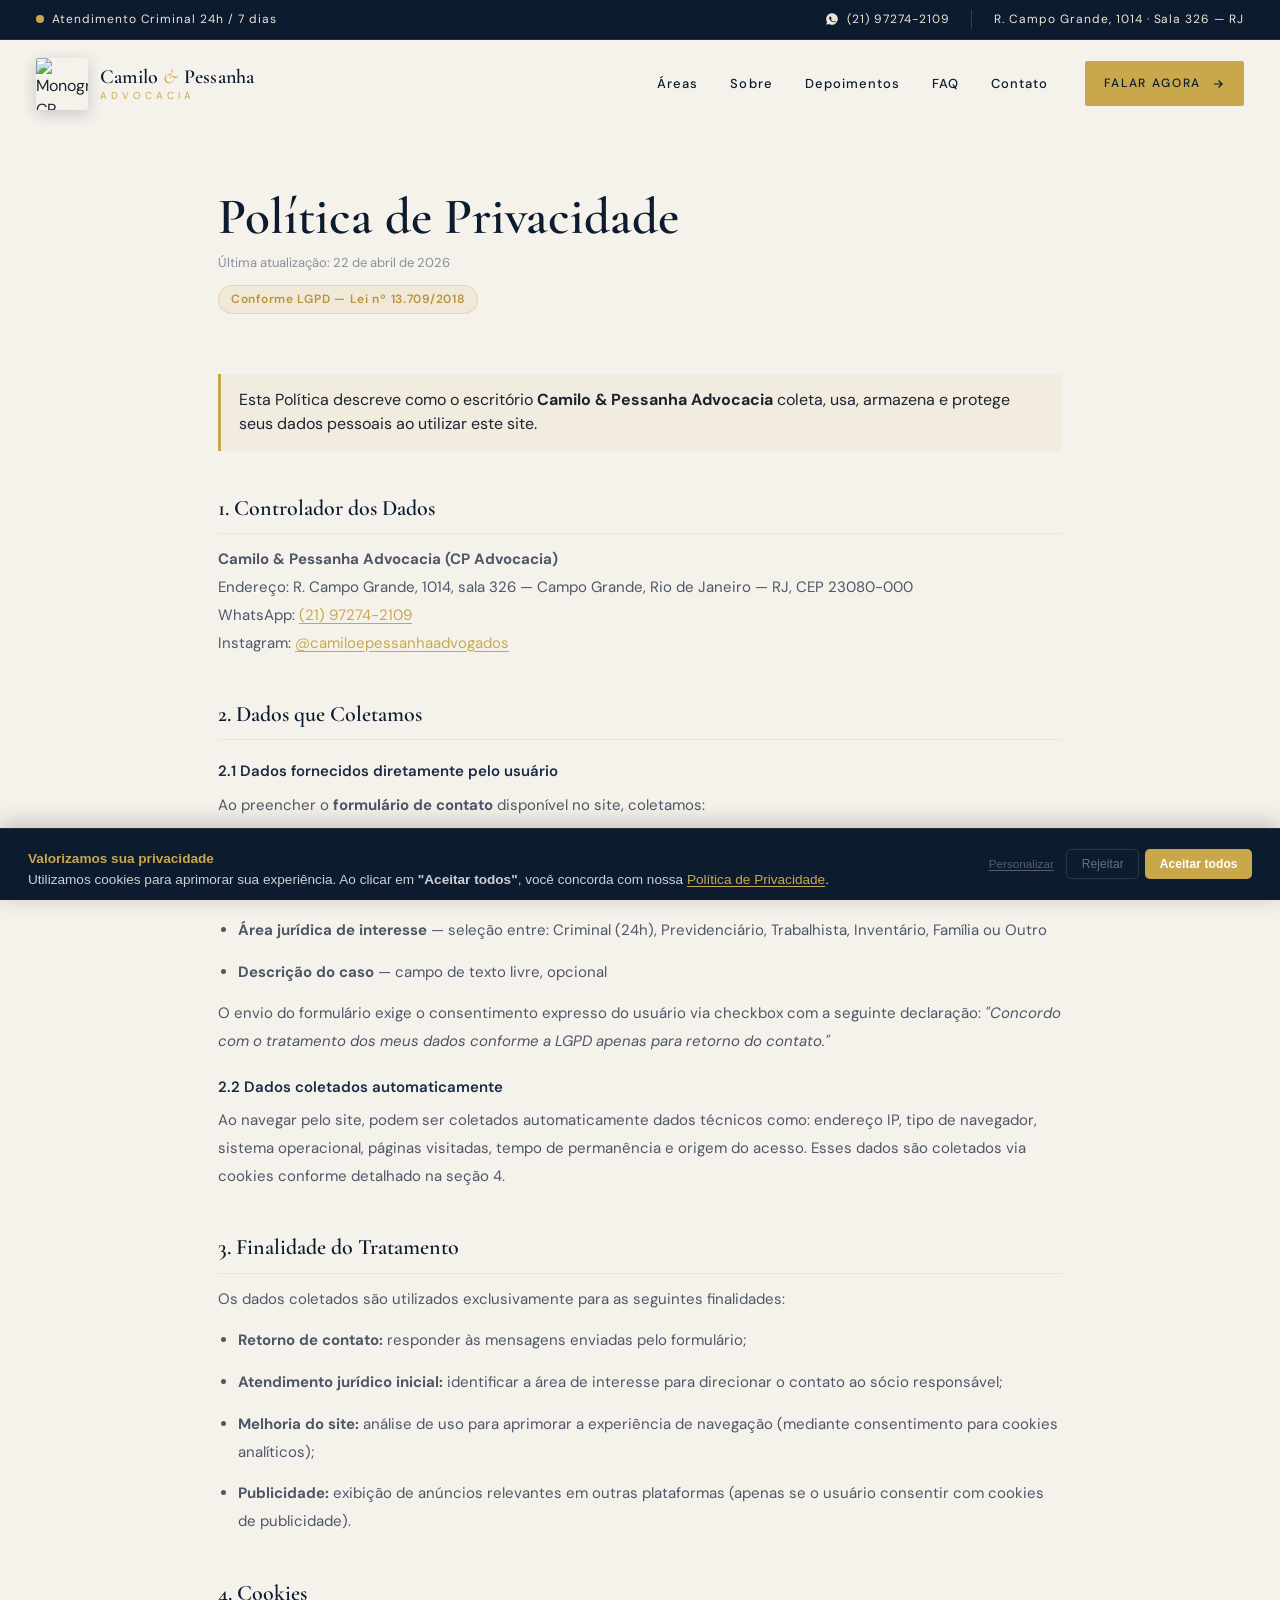
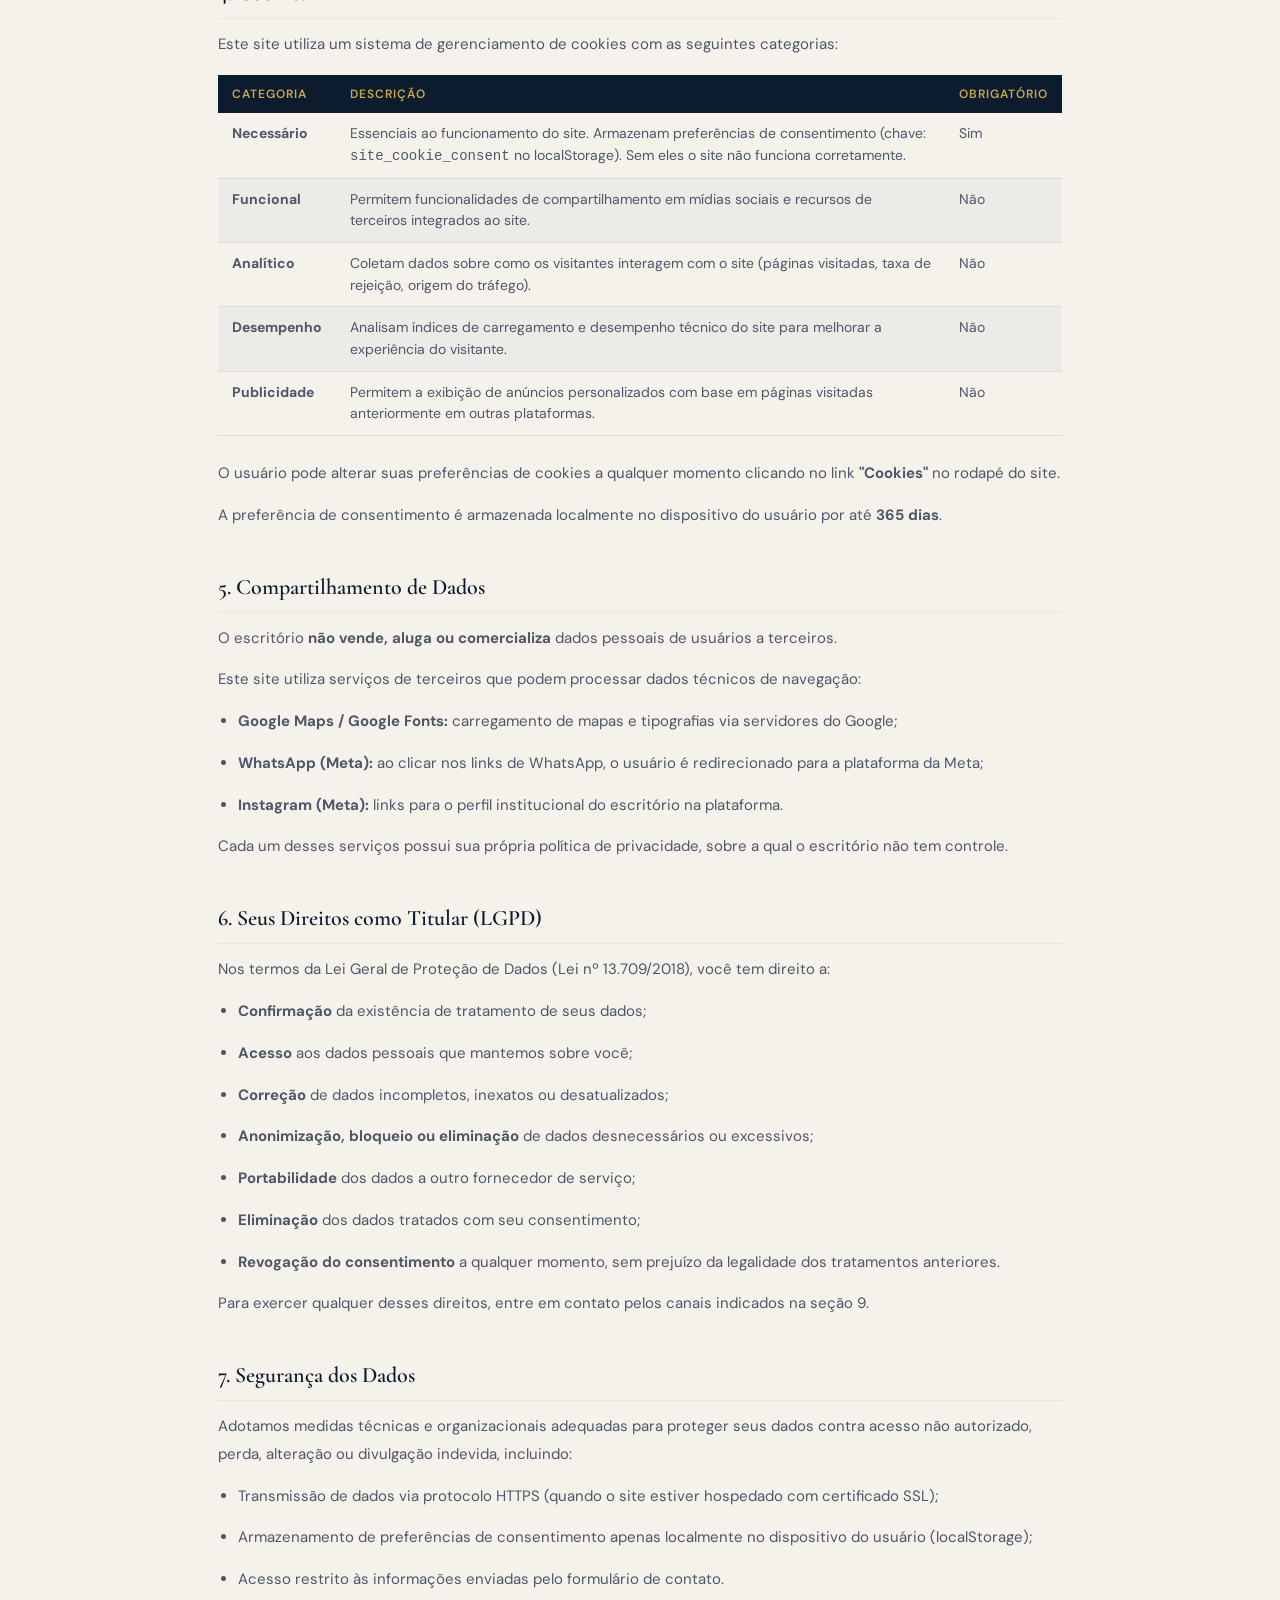
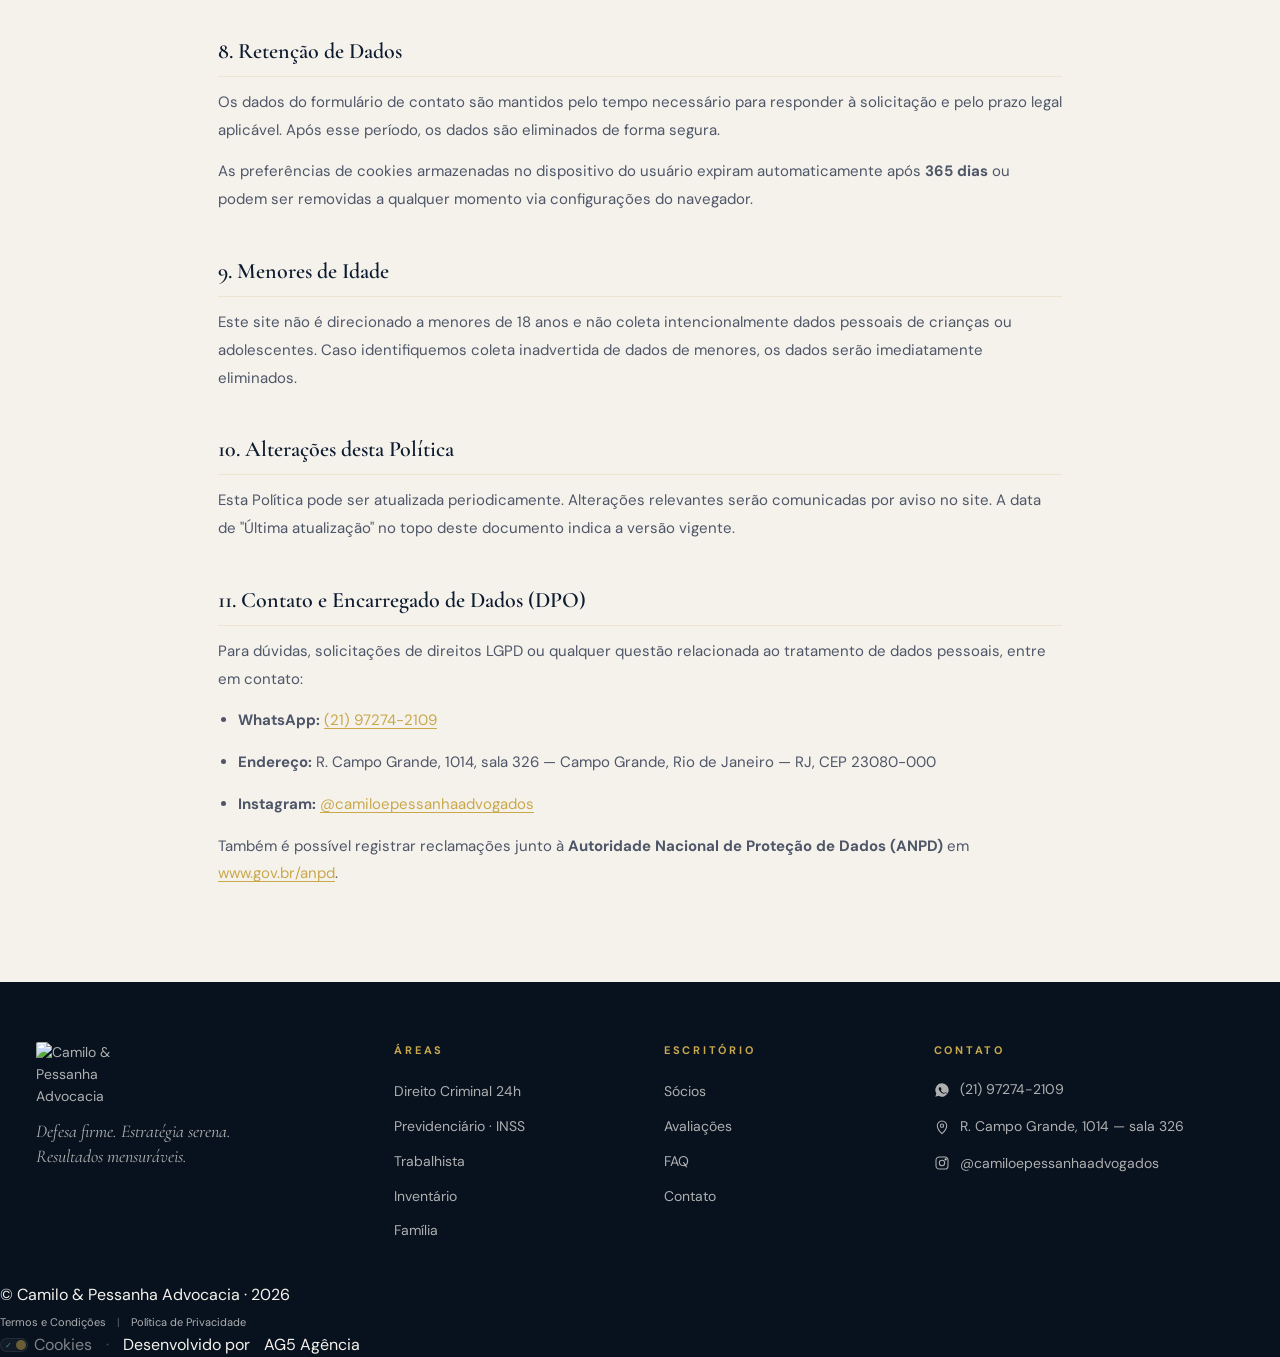
==== politica-de-privacidade.html @ c4a3452a "feat: landing page Camilo & Pessanha Advocacia - AG5 Standard" ====
<!DOCTYPE html>
<html lang="pt-BR">

<head>
  <meta charset="UTF-8" />
  <meta name="viewport" content="width=device-width, initial-scale=1.0" />
  <title>Política de Privacidade — Camilo &amp; Pessanha Advocacia</title>
  <meta name="description" content="Política de Privacidade e proteção de dados do site Camilo & Pessanha Advocacia, em conformidade com a LGPD (Lei 13.709/2018)." />
  <link rel="preconnect" href="https://fonts.googleapis.com">
  <link rel="preconnect" href="https://fonts.gstatic.com" crossorigin>
  <link href="https://fonts.googleapis.com/css2?family=Cormorant+Garamond:ital,wght@0,300;0,400;0,500;0,600;0,700;1,300;1,400;1,500&family=DM+Sans:wght@400;500;700&display=swap" rel="stylesheet">
  <link rel="icon" type="image/x-icon" href="assets/favicon-camilo-pessanha-advocacia.ico">
  <link rel="stylesheet" href="style.css">
  <link rel="stylesheet" href="cookie-banner.css">
  <style>
    .legal-page {
      max-width: 900px;
      margin: 0 auto;
      padding: 60px 28px 80px;
    }
    .legal-page h1 {
      font-family: var(--serif);
      font-size: clamp(32px, 4vw, 52px);
      font-weight: 600;
      color: var(--navy-deep);
      margin: 0 0 8px;
      line-height: 1.1;
    }
    .legal-page .legal-date {
      font-size: 13px;
      color: var(--text-mute);
      margin: 0 0 12px;
      display: block;
    }
    .legal-page .legal-lgpd-badge {
      display: inline-block;
      background: rgba(201,168,76,0.12);
      color: var(--gold-hover);
      border: 1px solid rgba(201,168,76,0.3);
      font-size: 12px;
      font-weight: 600;
      letter-spacing: 0.06em;
      padding: 4px 12px;
      border-radius: 20px;
      margin-bottom: 40px;
    }
    .legal-page h2 {
      font-family: var(--serif);
      font-size: 22px;
      font-weight: 600;
      color: var(--navy-deep);
      margin: 40px 0 12px;
      padding-bottom: 8px;
      border-bottom: 1px solid var(--navy-line);
    }
    .legal-page h3 {
      font-size: 15px;
      font-weight: 600;
      color: var(--navy);
      margin: 20px 0 8px;
    }
    .legal-page p, .legal-page li {
      font-size: 15px;
      color: var(--text-soft);
      line-height: 1.85;
      margin: 0 0 14px;
    }
    .legal-page ul {
      padding-left: 20px;
      margin: 0 0 14px;
    }
    .legal-page a {
      color: var(--gold);
      text-decoration: underline;
      text-underline-offset: 3px;
    }
    .legal-page .legal-highlight {
      background: rgba(201,168,76,0.08);
      border-left: 3px solid var(--gold);
      padding: 14px 18px;
      border-radius: 0 4px 4px 0;
      margin: 20px 0;
    }
    .cookie-table {
      width: 100%;
      border-collapse: collapse;
      font-size: 14px;
      margin: 16px 0 24px;
    }
    .cookie-table th {
      background: var(--navy-deep);
      color: var(--gold);
      font-weight: 600;
      padding: 10px 14px;
      text-align: left;
      font-size: 12px;
      letter-spacing: 0.08em;
      text-transform: uppercase;
    }
    .cookie-table td {
      padding: 10px 14px;
      border-bottom: 1px solid rgba(26,43,71,0.1);
      color: var(--text-soft);
      vertical-align: top;
    }
    .cookie-table tr:nth-child(even) td { background: rgba(26,43,71,0.03); }
    @media (max-width: 600px) {
      .legal-page { padding: 40px 18px 60px; }
      .cookie-table { font-size: 12px; }
      .cookie-table th, .cookie-table td { padding: 8px 10px; }
    }
  </style>
</head>

<body>

  <!-- TOPBAR -->
  <div class="topbar">
    <div class="topbar__inner">
      <div class="topbar__left">
        <span class="topbar__item"><span class="dot-pulse"></span> Atendimento Criminal 24h / 7 dias</span>
      </div>
      <div class="topbar__right">
        <a href="https://wa.me/5521972742109" class="topbar__item" target="_blank" rel="noopener">
          <svg viewBox="0 0 24 24" width="14" height="14" fill="currentColor" aria-hidden="true"><path d="M12 2a10 10 0 00-8.5 15.2L2 22l4.9-1.4A10 10 0 1012 2zm5.3 14.2c-.2.6-1.3 1.2-1.8 1.2-.5 0-.5.3-3.1-.7-2.6-1.1-4.2-3.7-4.3-3.9-.1-.2-1-1.4-1-2.7 0-1.3.7-1.9 1-2.1.3-.2.6-.3.8-.3h.6c.2 0 .5-.1.7.5l1 2.4c.1.2.1.3 0 .5l-.3.5-.4.5c-.1.1-.3.3-.1.6.2.3.9 1.4 1.9 2.3 1.3 1.1 2.4 1.5 2.7 1.6.3.1.4.1.6-.1l.8-.9c.2-.2.3-.2.6-.1l1.7.8c.3.1.5.2.5.3.2.2.2.7 0 1.3z"/></svg>
          (21) 97274-2109
        </a>
        <a href="https://maps.google.com/?q=R.+Campo+Grande,+1014+sala+326+Campo+Grande+Rio+de+Janeiro" class="topbar__item topbar__item--sep" target="_blank" rel="noopener">
          R. Campo Grande, 1014 · Sala 326 — RJ
        </a>
      </div>
    </div>
  </div>

  <!-- NAVBAR -->
  <header class="nav" id="nav">
    <div class="nav__inner">
      <a href="index.html" class="nav__brand" aria-label="Camilo e Pessanha Advocacia">
        <span class="nav__mark">
          <img src="assets/camilo-pessanha-advocacia-logo-completa-desktop.webp" alt="Monograma CP" />
        </span>
        <span class="nav__wordmark">
          <span class="nav__wordmark-top">Camilo <span class="amp">&amp;</span> Pessanha</span>
          <span class="nav__wordmark-bot">Advocacia</span>
        </span>
      </a>
      <nav class="nav__links" aria-label="Navegação principal">
        <a href="index.html#areas">Áreas</a>
        <a href="index.html#sobre">Sobre</a>
        <a href="index.html#depoimentos">Depoimentos</a>
        <a href="index.html#faq">FAQ</a>
        <a href="index.html#contato">Contato</a>
      </nav>
      <a href="https://wa.me/5521972742109" class="btn btn--gold nav__cta" target="_blank" rel="noopener">
        Falar agora
        <svg viewBox="0 0 24 24" width="14" height="14" fill="none" stroke="currentColor" stroke-width="2" aria-hidden="true"><path d="M5 12h14M13 6l6 6-6 6"/></svg>
      </a>
    </div>
  </header>

  <!-- CONTEÚDO -->
  <main class="legal-page">
    <h1>Política de Privacidade</h1>
    <span class="legal-date">Última atualização: 22 de abril de 2026</span>
    <span class="legal-lgpd-badge">Conforme LGPD — Lei nº 13.709/2018</span>

    <div class="legal-highlight">
      Esta Política descreve como o escritório <strong>Camilo &amp; Pessanha Advocacia</strong> coleta, usa, armazena e protege seus dados pessoais ao utilizar este site.
    </div>

    <section>
      <h2>1. Controlador dos Dados</h2>
      <p><strong>Camilo &amp; Pessanha Advocacia (CP Advocacia)</strong><br>
      Endereço: R. Campo Grande, 1014, sala 326 — Campo Grande, Rio de Janeiro — RJ, CEP 23080-000<br>
      WhatsApp: <a href="https://wa.me/5521972742109">(21) 97274-2109</a><br>
      Instagram: <a href="https://www.instagram.com/camiloepessanhaadvogados" target="_blank" rel="noopener">@camiloepessanhaadvogados</a></p>
    </section>

    <section>
      <h2>2. Dados que Coletamos</h2>

      <h3>2.1 Dados fornecidos diretamente pelo usuário</h3>
      <p>Ao preencher o <strong>formulário de contato</strong> disponível no site, coletamos:</p>
      <ul>
        <li><strong>Nome completo</strong> — campo obrigatório</li>
        <li><strong>Telefone / WhatsApp</strong> — campo obrigatório</li>
        <li><strong>Área jurídica de interesse</strong> — seleção entre: Criminal (24h), Previdenciário, Trabalhista, Inventário, Família ou Outro</li>
        <li><strong>Descrição do caso</strong> — campo de texto livre, opcional</li>
      </ul>
      <p>O envio do formulário exige o consentimento expresso do usuário via checkbox com a seguinte declaração: <em>"Concordo com o tratamento dos meus dados conforme a LGPD apenas para retorno do contato."</em></p>

      <h3>2.2 Dados coletados automaticamente</h3>
      <p>Ao navegar pelo site, podem ser coletados automaticamente dados técnicos como: endereço IP, tipo de navegador, sistema operacional, páginas visitadas, tempo de permanência e origem do acesso. Esses dados são coletados via cookies conforme detalhado na seção 4.</p>
    </section>

    <section>
      <h2>3. Finalidade do Tratamento</h2>
      <p>Os dados coletados são utilizados exclusivamente para as seguintes finalidades:</p>
      <ul>
        <li><strong>Retorno de contato:</strong> responder às mensagens enviadas pelo formulário;</li>
        <li><strong>Atendimento jurídico inicial:</strong> identificar a área de interesse para direcionar o contato ao sócio responsável;</li>
        <li><strong>Melhoria do site:</strong> análise de uso para aprimorar a experiência de navegação (mediante consentimento para cookies analíticos);</li>
        <li><strong>Publicidade:</strong> exibição de anúncios relevantes em outras plataformas (apenas se o usuário consentir com cookies de publicidade).</li>
      </ul>
    </section>

    <section>
      <h2>4. Cookies</h2>
      <p>Este site utiliza um sistema de gerenciamento de cookies com as seguintes categorias:</p>

      <table class="cookie-table">
        <thead>
          <tr>
            <th>Categoria</th>
            <th>Descrição</th>
            <th>Obrigatório</th>
          </tr>
        </thead>
        <tbody>
          <tr>
            <td><strong>Necessário</strong></td>
            <td>Essenciais ao funcionamento do site. Armazenam preferências de consentimento (chave: <code>site_cookie_consent</code> no localStorage). Sem eles o site não funciona corretamente.</td>
            <td>Sim</td>
          </tr>
          <tr>
            <td><strong>Funcional</strong></td>
            <td>Permitem funcionalidades de compartilhamento em mídias sociais e recursos de terceiros integrados ao site.</td>
            <td>Não</td>
          </tr>
          <tr>
            <td><strong>Analítico</strong></td>
            <td>Coletam dados sobre como os visitantes interagem com o site (páginas visitadas, taxa de rejeição, origem do tráfego).</td>
            <td>Não</td>
          </tr>
          <tr>
            <td><strong>Desempenho</strong></td>
            <td>Analisam índices de carregamento e desempenho técnico do site para melhorar a experiência do visitante.</td>
            <td>Não</td>
          </tr>
          <tr>
            <td><strong>Publicidade</strong></td>
            <td>Permitem a exibição de anúncios personalizados com base em páginas visitadas anteriormente em outras plataformas.</td>
            <td>Não</td>
          </tr>
        </tbody>
      </table>

      <p>O usuário pode alterar suas preferências de cookies a qualquer momento clicando no link <strong>"Cookies"</strong> no rodapé do site.</p>
      <p>A preferência de consentimento é armazenada localmente no dispositivo do usuário por até <strong>365 dias</strong>.</p>
    </section>

    <section>
      <h2>5. Compartilhamento de Dados</h2>
      <p>O escritório <strong>não vende, aluga ou comercializa</strong> dados pessoais de usuários a terceiros.</p>
      <p>Este site utiliza serviços de terceiros que podem processar dados técnicos de navegação:</p>
      <ul>
        <li><strong>Google Maps / Google Fonts:</strong> carregamento de mapas e tipografias via servidores do Google;</li>
        <li><strong>WhatsApp (Meta):</strong> ao clicar nos links de WhatsApp, o usuário é redirecionado para a plataforma da Meta;</li>
        <li><strong>Instagram (Meta):</strong> links para o perfil institucional do escritório na plataforma.</li>
      </ul>
      <p>Cada um desses serviços possui sua própria política de privacidade, sobre a qual o escritório não tem controle.</p>
    </section>

    <section>
      <h2>6. Seus Direitos como Titular (LGPD)</h2>
      <p>Nos termos da Lei Geral de Proteção de Dados (Lei nº 13.709/2018), você tem direito a:</p>
      <ul>
        <li><strong>Confirmação</strong> da existência de tratamento de seus dados;</li>
        <li><strong>Acesso</strong> aos dados pessoais que mantemos sobre você;</li>
        <li><strong>Correção</strong> de dados incompletos, inexatos ou desatualizados;</li>
        <li><strong>Anonimização, bloqueio ou eliminação</strong> de dados desnecessários ou excessivos;</li>
        <li><strong>Portabilidade</strong> dos dados a outro fornecedor de serviço;</li>
        <li><strong>Eliminação</strong> dos dados tratados com seu consentimento;</li>
        <li><strong>Revogação do consentimento</strong> a qualquer momento, sem prejuízo da legalidade dos tratamentos anteriores.</li>
      </ul>
      <p>Para exercer qualquer desses direitos, entre em contato pelos canais indicados na seção 9.</p>
    </section>

    <section>
      <h2>7. Segurança dos Dados</h2>
      <p>Adotamos medidas técnicas e organizacionais adequadas para proteger seus dados contra acesso não autorizado, perda, alteração ou divulgação indevida, incluindo:</p>
      <ul>
        <li>Transmissão de dados via protocolo HTTPS (quando o site estiver hospedado com certificado SSL);</li>
        <li>Armazenamento de preferências de consentimento apenas localmente no dispositivo do usuário (localStorage);</li>
        <li>Acesso restrito às informações enviadas pelo formulário de contato.</li>
      </ul>
    </section>

    <section>
      <h2>8. Retenção de Dados</h2>
      <p>Os dados do formulário de contato são mantidos pelo tempo necessário para responder à solicitação e pelo prazo legal aplicável. Após esse período, os dados são eliminados de forma segura.</p>
      <p>As preferências de cookies armazenadas no dispositivo do usuário expiram automaticamente após <strong>365 dias</strong> ou podem ser removidas a qualquer momento via configurações do navegador.</p>
    </section>

    <section>
      <h2>9. Menores de Idade</h2>
      <p>Este site não é direcionado a menores de 18 anos e não coleta intencionalmente dados pessoais de crianças ou adolescentes. Caso identifiquemos coleta inadvertida de dados de menores, os dados serão imediatamente eliminados.</p>
    </section>

    <section>
      <h2>10. Alterações desta Política</h2>
      <p>Esta Política pode ser atualizada periodicamente. Alterações relevantes serão comunicadas por aviso no site. A data de "Última atualização" no topo deste documento indica a versão vigente.</p>
    </section>

    <section>
      <h2>11. Contato e Encarregado de Dados (DPO)</h2>
      <p>Para dúvidas, solicitações de direitos LGPD ou qualquer questão relacionada ao tratamento de dados pessoais, entre em contato:</p>
      <ul>
        <li><strong>WhatsApp:</strong> <a href="https://wa.me/5521972742109">(21) 97274-2109</a></li>
        <li><strong>Endereço:</strong> R. Campo Grande, 1014, sala 326 — Campo Grande, Rio de Janeiro — RJ, CEP 23080-000</li>
        <li><strong>Instagram:</strong> <a href="https://www.instagram.com/camiloepessanhaadvogados" target="_blank" rel="noopener">@camiloepessanhaadvogados</a></li>
      </ul>
      <p>Também é possível registrar reclamações junto à <strong>Autoridade Nacional de Proteção de Dados (ANPD)</strong> em <a href="https://www.gov.br/anpd" target="_blank" rel="noopener">www.gov.br/anpd</a>.</p>
    </section>
  </main>

  <!-- FOOTER -->
  <footer class="footer">
    <div class="footer__inner">
      <div class="footer__col footer__col--brand">
        <a href="https://share.google/ftbJvimRiAIhSMimZ" target="_blank" rel="noopener" class="footer__brand">
          <img src="assets/camilo-pessanha-advocacia-logo-completa-desktop.webp" alt="Camilo & Pessanha Advocacia" />
        </a>
        <p class="footer__tag">Defesa firme. Estratégia serena.<br />Resultados mensuráveis.</p>
      </div>
      <div class="footer__col">
        <h4>Áreas</h4>
        <ul>
          <li><a href="index.html#areas">Direito Criminal 24h</a></li>
          <li><a href="index.html#areas">Previdenciário · INSS</a></li>
          <li><a href="index.html#areas">Trabalhista</a></li>
          <li><a href="index.html#areas">Inventário</a></li>
          <li><a href="index.html#areas">Família</a></li>
        </ul>
      </div>
      <div class="footer__col">
        <h4>Escritório</h4>
        <ul>
          <li><a href="index.html#sobre">Sócios</a></li>
          <li><a href="index.html#depoimentos">Avaliações</a></li>
          <li><a href="index.html#faq">FAQ</a></li>
          <li><a href="index.html#contato">Contato</a></li>
        </ul>
      </div>
      <div class="footer__col footer__col--contact">
        <h4>Contato</h4>
        <ul class="footer__contact">
          <li><a href="https://wa.me/5521972742109" target="_blank" rel="noopener">
            <svg viewBox="0 0 24 24" width="16" height="16" fill="currentColor"><path d="M12 2a10 10 0 00-8.5 15.2L2 22l4.9-1.4A10 10 0 1012 2zm5.3 14.2c-.2.6-1.3 1.2-1.8 1.2-.5 0-.5.3-3.1-.7-2.6-1.1-4.2-3.7-4.3-3.9-.1-.2-1-1.4-1-2.7 0-1.3.7-1.9 1-2.1.3-.2.6-.3.8-.3h.6c.2 0 .5-.1.7.5l1 2.4c.1.2.1.3 0 .5l-.3.5-.4.5c-.1.1-.3.3-.1.6.2.3.9 1.4 1.9 2.3 1.3 1.1 2.4 1.5 2.7 1.6.3.1.4.1.6-.1l.8-.9c.2-.2.3-.2.6-.1l1.7.8c.3.1.5.2.5.3.2.2.2.7 0 1.3z"/></svg>
            (21) 97274-2109
          </a></li>
          <li><a href="https://maps.google.com/?q=R.+Campo+Grande,+1014+sala+326+Campo+Grande+Rio+de+Janeiro" target="_blank" rel="noopener">
            <svg viewBox="0 0 24 24" width="16" height="16" fill="none" stroke="currentColor" stroke-width="1.6"><path d="M12 22s7-6.5 7-12a7 7 0 10-14 0c0 5.5 7 12 7 12z"/><circle cx="12" cy="10" r="2.5"/></svg>
            R. Campo Grande, 1014 — sala 326
          </a></li>
          <li><a href="https://www.instagram.com/camiloepessanhaadvogados" target="_blank" rel="noopener">
            <svg viewBox="0 0 24 24" width="16" height="16" fill="none" stroke="currentColor" stroke-width="1.6"><rect x="3" y="3" width="18" height="18" rx="5"/><circle cx="12" cy="12" r="4"/><circle cx="17.5" cy="6.5" r="1" fill="currentColor"/></svg>
            @camiloepessanhaadvogados
          </a></li>
        </ul>
      </div>
    </div>
    <div class="credits">
      <div class="credits__inner">
        <span>
          © Camilo &amp; Pessanha Advocacia · 2026
          <div style="margin-top:6px; font-size:11px; opacity:0.7;">
            <a href="termos-e-condicoes.html" style="text-decoration:none; color:inherit;">Termos e Condições</a>
            <span style="margin:0 8px; opacity:0.5;">|</span>
            <a href="politica-de-privacidade.html" style="text-decoration:none; color:inherit;">Política de Privacidade</a>
          </div>
        </span>
        <span style="display:inline-flex; align-items:center; gap:14px;">
          <a href="#" id="ck-prefs-link" style="text-decoration:none; color:inherit; display:inline-flex; align-items:center; gap:6px; opacity:0.5; transition:opacity 200ms ease;" onmouseover="this.style.opacity='1'" onmouseout="this.style.opacity='0.5'">
            <span style="display:inline-flex; align-items:center; width:28px; height:14px; background:rgba(255,255,255,0.08); border-radius:10px; padding:2px; border:1px solid rgba(255,255,255,0.15); position:relative;">
              <span style="color:#86EFAC; font-size:8px; font-weight:bold; margin-left:2px;">✓</span>
              <span style="color:#FCA5A5; font-size:8px; font-weight:bold; margin-left:auto; margin-right:2px;">✕</span>
              <span style="position:absolute; left:15px; width:10px; height:10px; background:#C9A84C; border-radius:50%;"></span>
            </span>
            Cookies
          </a>
          <span style="opacity:0.25;">·</span>
          Desenvolvido por <a href="https://www.ag5agencia.com.br" target="_blank" rel="noopener" class="credits__ag5">AG5 Agência</a>
        </span>
      </div>
    </div>
  </footer>

  <!-- COOKIE BANNER -->
  <div id="ck-banner" class="ck-banner" role="dialog" aria-modal="true" aria-label="Aviso de cookies" aria-live="polite" aria-hidden="true">
    <div class="ck-banner__inner">
      <div class="ck-banner__content">
        <h2 class="ck-banner__title">Valorizamos sua privacidade</h2>
        <p class="ck-banner__text">Utilizamos cookies para aprimorar sua experiência. Ao clicar em <strong>"Aceitar todos"</strong>, você concorda com nossa <a href="politica-de-privacidade.html" class="ck-banner__link">Política de Privacidade</a>.</p>
      </div>
      <div class="ck-banner__actions">
        <button id="ck-customize" class="ck-btn ck-btn--ghost">Personalizar</button>
        <button id="ck-reject" class="ck-btn ck-btn--outline">Rejeitar</button>
        <button id="ck-accept-all" class="ck-btn ck-btn--primary">Aceitar todos</button>
      </div>
    </div>
  </div>
  <div id="ck-modal" class="ck-modal" role="dialog" aria-modal="true" aria-label="Preferências de cookies" aria-hidden="true">
    <div class="ck-modal__overlay" id="ck-modal-overlay"></div>
    <div class="ck-modal__box">
      <div class="ck-modal__header">
        <h2 class="ck-modal__title">Personalizar preferências</h2>
        <button class="ck-modal__close" id="ck-modal-close" aria-label="Fechar modal"><svg width="18" height="18" viewBox="0 0 24 24" fill="none"><path d="M18 6L6 18M6 6l12 12" stroke="currentColor" stroke-width="2" stroke-linecap="round"/></svg></button>
      </div>
      <div class="ck-modal__body">
        <p class="ck-modal__intro">Os cookies <strong>"Necessário"</strong> são essenciais e não podem ser desativados.</p>
        <div class="ck-category"><div class="ck-category__header"><div class="ck-category__info"><h3 class="ck-category__name">Necessário</h3><p class="ck-category__desc">Essenciais ao funcionamento do site.</p></div><span class="ck-category__badge">Sempre ativo</span></div></div>
        <div class="ck-category"><div class="ck-category__header"><div class="ck-category__info"><h3 class="ck-category__name">Funcional</h3><p class="ck-category__desc">Funcionalidades de terceiros e compartilhamento social.</p></div><label class="ck-toggle" aria-label="Ativar cookies funcionais"><input type="checkbox" id="ck-functional" name="functional"><span class="ck-toggle__slider"></span></label></div></div>
        <div class="ck-category"><div class="ck-category__header"><div class="ck-category__info"><h3 class="ck-category__name">Analítico</h3><p class="ck-category__desc">Análise de comportamento de navegação.</p></div><label class="ck-toggle" aria-label="Ativar cookies analíticos"><input type="checkbox" id="ck-analytics" name="analytics"><span class="ck-toggle__slider"></span></label></div></div>
        <div class="ck-category"><div class="ck-category__header"><div class="ck-category__info"><h3 class="ck-category__name">Desempenho</h3><p class="ck-category__desc">Métricas de desempenho do site.</p></div><label class="ck-toggle" aria-label="Ativar cookies de desempenho"><input type="checkbox" id="ck-performance" name="performance"><span class="ck-toggle__slider"></span></label></div></div>
        <div class="ck-category"><div class="ck-category__header"><div class="ck-category__info"><h3 class="ck-category__name">Publicidade</h3><p class="ck-category__desc">Anúncios personalizados.</p></div><label class="ck-toggle" aria-label="Ativar cookies de publicidade"><input type="checkbox" id="ck-advertising" name="advertising"><span class="ck-toggle__slider"></span></label></div></div>
      </div>
      <div class="ck-modal__footer">
        <button id="ck-modal-reject" class="ck-btn ck-btn--outline">Rejeitar</button>
        <button id="ck-modal-save" class="ck-btn ck-btn--ghost">Salvar</button>
        <button id="ck-modal-accept-all" class="ck-btn ck-btn--primary">Aceitar todos</button>
      </div>
    </div>
  </div>
  <button id="ck-prefs-btn" class="ck-prefs-btn" aria-label="Preferências de cookies" style="display:none;">Cookies</button>
  <script src="cookie-banner.js" defer></script>

</body>
</html>
---- style.css ----
/* =========================================================
   CAMILO & PESSANHA ADVOCACIA
   Luxury legal branding — naval blue, antique gold, ivory
   ========================================================= */

:root {
  --navy: #1A2B47;
  --navy-deep: #0D1B2E;
  --navy-soft: #16253F;
  --navy-line: rgba(201, 168, 76, 0.18);
  --gold: #C9A84C;
  --gold-hover: #B8933A;
  --gold-soft: rgba(201, 168, 76, 0.14);
  --ivory: #F5F2EC;
  --ivory-2: #ECE6D8;
  --white: #FFFFFF;
  --red: #C0392B;
  --text: #1d2330;
  --text-soft: #4e5668;
  --text-mute: #8a8f9d;
  --radius: 2px;
  --serif: 'Cormorant Garamond', 'Times New Roman', serif;
  --sans: 'DM Sans', system-ui, -apple-system, sans-serif;
  --ease: cubic-bezier(0.16, 1, 0.3, 1);
  --dur: 600ms;
}

* { box-sizing: border-box; }
html { scroll-behavior: smooth; }
body {
  margin: 0;
  font-family: var(--sans);
  color: var(--text);
  background: var(--ivory);
  -webkit-font-smoothing: antialiased;
  line-height: 1.55;
  font-size: 16px;
}
img { max-width: 100%; display: block; }
a { color: inherit; text-decoration: none; }
button { font-family: inherit; cursor: pointer; border: 0; background: none; color: inherit; }
em { font-style: italic; }

.gold { color: var(--gold); }
.gold-italic { font-family: var(--serif); font-style: italic; font-weight: 400; color: var(--gold); }
.light { color: var(--ivory); }

/* ---------- Entrance anim ---------- */
[data-anim] {
  opacity: 0;
  transform: translateY(30px);
  transition: opacity 800ms var(--ease), transform 800ms var(--ease);
}
[data-anim].is-in { opacity: 1; transform: none; }

/* ---------- Eyebrow + section head ---------- */
.eyebrow {
  display: inline-flex;
  align-items: center;
  gap: 14px;
  font-family: var(--sans);
  font-weight: 500;
  text-transform: uppercase;
  letter-spacing: 0.22em;
  font-size: 11px;
  color: var(--gold);
  margin: 0 0 24px;
}
.eyebrow.light { color: var(--gold); }
.eyebrow.center { color: var(--gold); justify-content: center; }
.eyebrow__rule {
  width: 32px; height: 1px; background: var(--gold); display: inline-block;
}
.section-head { max-width: 780px; margin: 0 0 56px; }
.section-head.center { margin: 0 auto 56px; text-align: center; }
.section-title {
  font-family: var(--serif);
  font-weight: 500;
  font-size: clamp(34px, 4vw, 56px);
  line-height: 1.05;
  letter-spacing: -0.01em;
  margin: 0 0 20px;
  color: var(--navy-deep);
  text-wrap: balance;
}
.section-title.light { color: var(--ivory); }
.section-sub {
  font-size: 16px;
  color: var(--text-soft);
  max-width: 620px;
  margin: 0;
}

/* ---------- Buttons ---------- */
.btn {
  display: inline-flex;
  align-items: center;
  gap: 10px;
  padding: 14px 22px;
  font-size: 13px;
  letter-spacing: 0.14em;
  text-transform: uppercase;
  font-weight: 500;
  border-radius: var(--radius);
  transition: all 250ms ease;
  border: 1px solid transparent;
  font-family: var(--sans);
}
.btn--gold {
  background: var(--gold);
  color: var(--navy-deep);
}
.btn--gold:hover { background: var(--gold-hover); transform: translateY(-1px); }
.btn--ghost {
  background: transparent;
  color: var(--ivory);
  border-color: rgba(245, 242, 236, 0.35);
}
.btn--ghost:hover { border-color: var(--gold); color: var(--gold); }
.btn--ghost-dark {
  background: transparent;
  color: var(--navy-deep);
  border-color: rgba(13, 27, 46, 0.25);
}
.btn--ghost-dark:hover { border-color: var(--gold); color: var(--gold); }
.btn--block { width: 100%; justify-content: center; padding: 16px; }

/* ---------- Topbar ---------- */
.topbar {
  background: var(--navy-deep);
  color: var(--ivory);
  font-size: 12px;
  letter-spacing: 0.08em;
  border-bottom: 1px solid rgba(201, 168, 76, 0.15);
}
.topbar__inner {
  max-width: 1360px;
  margin: 0 auto;
  padding: 10px 36px;
  display: flex;
  justify-content: space-between;
  gap: 20px;
}
.topbar__left, .topbar__right {
  display: flex; gap: 22px; align-items: center;
}
.topbar__item {
  display: inline-flex; align-items: center; gap: 8px;
  color: var(--ivory-2);
  transition: color 200ms ease;
}
.topbar__item:hover { color: var(--gold); }
.topbar__item--sep { border-left: 1px solid rgba(201, 168, 76, 0.25); padding-left: 22px; }
.dot-pulse {
  width: 8px; height: 8px; border-radius: 50%; background: var(--gold);
  box-shadow: 0 0 0 0 rgba(201, 168, 76, 0.6);
  animation: pulse 1.8s infinite;
}
@keyframes pulse {
  0% { box-shadow: 0 0 0 0 rgba(201, 168, 76, 0.5); }
  70% { box-shadow: 0 0 0 10px rgba(201, 168, 76, 0); }
  100% { box-shadow: 0 0 0 0 rgba(201, 168, 76, 0); }
}

/* ---------- Nav ---------- */
.nav {
  position: sticky;
  top: 0;
  z-index: 40;
  background: var(--ivory);
  border-bottom: 1px solid transparent;
  transition: background 300ms ease, border-color 300ms ease, backdrop-filter 300ms ease, padding 300ms ease;
}
.nav.is-scrolled {
  background: rgba(13, 20, 40, 0.95);
  backdrop-filter: blur(14px);
  -webkit-backdrop-filter: blur(14px);
  border-color: rgba(201, 168, 76, 0.2);
}
.nav.is-scrolled .nav__links a,
.nav.is-scrolled .nav__wordmark-top,
.nav.is-scrolled .nav__wordmark-bot { color: var(--ivory); }
.nav__inner {
  max-width: 1360px;
  margin: 0 auto;
  padding: 18px 36px;
  display: flex;
  align-items: center;
  gap: 36px;
}
.nav__brand {
  display: flex; align-items: center; gap: 12px;
  margin-right: auto;
}
.nav__mark {
  width: 52px; height: 52px;
  border-radius: 2px;
  overflow: hidden;
  box-shadow: 0 4px 16px rgba(13, 27, 46, 0.2);
}
.nav__mark img { width: 100%; height: 100%; object-fit: contain; }
.nav__wordmark { display: flex; flex-direction: column; line-height: 1; }
.nav__wordmark-top {
  font-family: var(--serif);
  font-size: 20px;
  font-weight: 600;
  color: var(--navy-deep);
  letter-spacing: 0.01em;
  transition: color 300ms ease;
}
.nav__wordmark-top .amp { color: var(--gold); font-style: italic; font-weight: 400; }
.nav__wordmark-bot {
  font-family: var(--sans);
  font-size: 10px;
  letter-spacing: 0.4em;
  text-transform: uppercase;
  color: var(--gold);
  margin-top: 4px;
  transition: color 300ms ease;
}
.nav__links { display: flex; gap: 32px; }
.nav__links a {
  position: relative;
  font-size: 13px;
  font-weight: 500;
  letter-spacing: 0.08em;
  color: var(--navy-deep);
  padding: 6px 0;
  transition: color 200ms ease;
}
.nav__links a::after {
  content: "";
  position: absolute;
  left: 0; bottom: 0;
  width: 0; height: 1px;
  background: var(--gold);
  transition: width 280ms var(--ease);
}
.nav__links a:hover { color: var(--gold); }
.nav__links a:hover::after { width: 100%; }
.nav__cta { padding: 12px 18px; font-size: 12px; }
.nav__burger { display: none; flex-direction: column; gap: 5px; padding: 10px; }
.nav__burger span {
  display: block; width: 22px; height: 1.5px; background: var(--navy-deep);
  transition: background 200ms ease;
}
.nav.is-scrolled .nav__burger span { background: var(--ivory); }

/* ---------- HERO ---------- */
.hero {
  position: relative;
  background: var(--navy-deep);
  color: var(--ivory);
  overflow: hidden;
}
.hero__grid {
  display: grid;
  grid-template-columns: 55fr 45fr;
  min-height: calc(100vh - 120px);
  height: auto;
}
.hero__left {
  position: relative;
  padding: clamp(30px, 5vh, 60px) clamp(40px, 6vw, 110px);
  display: flex; align-items: center;
  background:
    radial-gradient(ellipse at top left, rgba(201,168,76,0.06), transparent 60%),
    var(--navy-deep);
}
.hero__gold-line {
  position: absolute;
  left: clamp(24px, 3vw, 50px);
  top: 10%; bottom: 10%;
  width: 1px;
  background: linear-gradient(to bottom, transparent, var(--gold) 15%, var(--gold) 85%, transparent);
  transform-origin: top;
  transform: scaleY(0);
  animation: goldLineIn 900ms ease-out 200ms forwards;
}
@keyframes goldLineIn { to { transform: scaleY(1); } }
.hero__left-inner { max-width: 720px; position: relative; }

.hero__title {
  font-family: var(--serif);
  font-weight: 500;
  font-size: clamp(38px, 5.5vw, 82px);
  line-height: 0.95;
  letter-spacing: -0.02em;
  margin: 0 0 20px;
  color: var(--ivory);
  text-wrap: balance;
}
.hero__title em {
  font-family: var(--serif);
  font-style: italic;
  font-weight: 300;
  color: var(--ivory-2);
}
.hero__title .gold { color: var(--gold); font-style: italic; font-weight: 400; }
.hero__sub {
  font-size: 16px;
  line-height: 1.6;
  color: rgba(245, 242, 236, 0.72);
  max-width: 520px;
  margin: 0 0 28px;
}

.hero__ctas { display: flex; gap: 14px; flex-wrap: wrap; margin-bottom: 32px; }

.hero__meta {
  display: flex;
  align-items: stretch;
  gap: 28px;
  padding-top: 24px;
  border-top: 1px solid rgba(201, 168, 76, 0.2);
}
.hero__meta-item { display: flex; flex-direction: column; gap: 4px; }
.hero__meta-item strong {
  font-family: var(--serif);
  font-size: 32px;
  font-weight: 500;
  color: var(--gold);
  line-height: 1;
}
.hero__meta-item span {
  font-size: 10px;
  color: rgba(245, 242, 236, 0.6);
  letter-spacing: 0.08em;
  line-height: 1.4;
}
.hero__meta-sep { width: 1px; background: rgba(201, 168, 76, 0.2); }

/* Hero photo */
.hero__right {
  position: relative;
  background: var(--navy);
  overflow: hidden;
}
.hero__photo {
  position: absolute;
  inset: 0;
  clip-path: polygon(10% 0, 100% 0, 100% 100%, 0 100%);
  animation: clipIn 1400ms var(--ease) forwards;
  opacity: 0;
}
@keyframes clipIn {
  from { opacity: 0; clip-path: polygon(25% 0, 100% 0, 100% 100%, 15% 100%); }
  to { opacity: 1; clip-path: polygon(10% 0, 100% 0, 100% 100%, 0 100%); }
}
.hero__photo-slide {
  position: absolute;
  inset: 0;
  width: 100%; height: 100%; object-fit: cover; object-position: center 15%;
  filter: brightness(0.95) contrast(1.02);
  opacity: 0;
  transition: opacity 1500ms ease-in-out;
}
.hero__photo-slide--active {
  opacity: 1;
  animation: photoIn 1200ms ease-out 400ms both;
}
@keyframes photoIn {
  from { opacity: 0; transform: scale(1.05); }
  to { opacity: 1; transform: scale(1); }
}
.hero__photo-overlay {
  position: absolute; inset: 0;
  background: linear-gradient(
    to right,
    var(--navy-deep) 0%,
    rgba(13, 27, 46, 0.2) 20%,
    rgba(13, 27, 46, 0) 45%,
    rgba(13, 27, 46, 0.1) 100%
  );
  z-index: 1;
}

.hero__badge {
  position: absolute;
  left: 18%;
  bottom: 48px;
  background: var(--ivory);
  color: var(--navy-deep);
  padding: 14px 20px;
  display: flex;
  align-items: center;
  gap: 12px;
  box-shadow: 0 20px 60px rgba(0,0,0,0.35);
  border-left: 3px solid var(--gold);
  z-index: 2;
  max-width: 280px;
}
.hero__badge strong {
  display: block; font-size: 13px; letter-spacing: 0.08em; text-transform: uppercase;
}
.hero__badge small {
  display: block; font-size: 11px; color: var(--text-mute); letter-spacing: 0.05em; margin-top: 2px;
}
.hero__badge-dot {
  width: 10px; height: 10px; border-radius: 50%;
  background: #2ecc71; box-shadow: 0 0 0 4px rgba(46, 204, 113, 0.2);
  animation: pulse-g 1.6s infinite;
}
@keyframes pulse-g {
  0%,100% { box-shadow: 0 0 0 4px rgba(46, 204, 113, 0.2); }
  50% { box-shadow: 0 0 0 8px rgba(46, 204, 113, 0.05); }
}

.hero__vmark {
  position: absolute;
  right: 24px; top: 50%;
  transform: translateY(-50%) rotate(90deg);
  transform-origin: right center;
  display: flex; gap: 20px;
  font-size: 10px;
  letter-spacing: 0.4em;
  color: rgba(245, 242, 236, 0.45);
  text-transform: uppercase;
  z-index: 2;
}
.hero__vmark span::after {
  content: "◆"; margin-left: 20px; color: var(--gold);
}
.hero__vmark span:last-child::after { display: none; }

/* ---------- IMPACT ---------- */
.impact { background: var(--ivory); padding: clamp(80px, 10vh, 140px) 0; }
.impact__inner { max-width: 1360px; margin: 0 auto; padding: 0 36px; }
.impact__label {
  font-size: 11px;
  letter-spacing: 0.25em;
  text-transform: uppercase;
  color: var(--text-mute);
  display: inline-flex; align-items: center; gap: 14px;
  margin-bottom: 40px;
}
.impact__label .rule { width: 32px; height: 1px; background: var(--gold); }
.impact__grid {
  display: grid;
  grid-template-columns: 1fr 1fr;
  gap: 0;
  align-items: stretch;
  border-top: 1px solid var(--navy-line);
}
.impact__pain, .impact__solve {
  padding: 60px clamp(32px, 5vw, 80px) 60px 0;
}
.impact__solve {
  background: var(--navy-deep);
  color: var(--ivory);
  padding-left: clamp(32px, 5vw, 80px);
  padding-right: clamp(32px, 5vw, 80px);
  position: relative;
  margin-top: -1px;
}
.impact__solve::before {
  content: "";
  position: absolute; top: 0; left: 0;
  width: 3px; height: 80px;
  background: var(--gold);
}
.impact__kicker {
  font-family: var(--serif); font-style: italic;
  font-size: 22px; font-weight: 400; margin: 0 0 10px;
  color: var(--text-soft);
}
.impact__kicker.gold { color: var(--gold); }
.impact__headline {
  font-family: var(--serif);
  font-size: clamp(30px, 3.2vw, 44px);
  font-weight: 500;
  line-height: 1.08;
  color: var(--navy-deep);
  margin: 0 0 20px;
}
.impact__headline.light { color: var(--ivory); }
.impact__headline em {
  font-style: italic; font-weight: 400; color: var(--gold);
}
.impact__body { font-size: 16px; color: var(--text-soft); line-height: 1.7; max-width: 460px; }
.impact__body.light { color: rgba(245,242,236,0.75); }

.impact__checks {
  list-style: none;
  padding: 32px 0 0; margin: 32px 0 0;
  border-top: 1px solid rgba(201, 168, 76, 0.2);
  display: flex; flex-direction: column; gap: 14px;
}
.impact__checks li {
  display: flex; align-items: baseline; gap: 18px;
  font-size: 14px; color: rgba(245, 242, 236, 0.88);
}
.impact__checks li span {
  font-family: var(--serif);
  font-style: italic;
  color: var(--gold);
  font-size: 18px;
  min-width: 32px;
}

/* ---------- AREAS / Accordion ---------- */
.areas { background: var(--ivory); padding: clamp(100px, 12vh, 160px) 0; }
.areas__inner { max-width: 1360px; margin: 0 auto; padding: 0 36px; }

.acc { list-style: none; padding: 0; margin: 0; border-top: 1px solid var(--navy-line); }
.acc__item { border-bottom: 1px solid var(--navy-line); transition: background 300ms ease; }
.acc__item.is-open { background: var(--white); }
.acc__head {
  width: 100%;
  display: grid;
  grid-template-columns: 80px 60px 1fr 60px;
  align-items: center;
  padding: 24px;
  text-align: left;
  transition: all 300ms ease;
  gap: 20px;
}
.acc__head:hover { background: rgba(201, 168, 76, 0.04); }

.acc__thumb {
  width: 60px;
  height: 40px;
  border-radius: 2px;
  overflow: hidden;
  box-shadow: 0 4px 10px rgba(0,0,0,0.1);
  border: 1px solid rgba(201, 168, 76, 0.2);
}
.acc__thumb img { width: 100%; height: 100%; object-fit: cover; }

.acc__num {
  font-family: var(--serif);
  font-style: italic;
  font-size: 32px;
  font-weight: 300;
  color: var(--gold);
  line-height: 1;
  transition: all 300ms ease;
}
.acc__item.is-open .acc__num { font-size: 56px; }

.acc__title {
  font-family: var(--serif);
  font-size: clamp(24px, 2.4vw, 34px);
  font-weight: 500;
  color: var(--navy-deep);
  display: flex; align-items: center; gap: 14px;
}
.no-scroll {
  overflow: hidden;
}
.acc__tag {
  font-family: var(--sans);
  background: var(--gold);
  color: var(--navy-deep);
  font-size: 9px;
  padding: 4px 10px;
  letter-spacing: 0.18em;
  font-weight: 700;
  text-transform: uppercase;
  vertical-align: middle;
  border-radius: 2px;
}
.acc__icon {
  width: 32px; height: 32px;
  position: relative;
  border: 1px solid var(--gold);
  border-radius: 50%;
  transition: all 300ms ease;
  justify-self: end;
}
.acc__icon::before, .acc__icon::after {
  content: ""; position: absolute; background: var(--gold);
  left: 50%; top: 50%; transform: translate(-50%, -50%);
  transition: transform 300ms ease;
}
.acc__icon::before { width: 12px; height: 1px; }
.acc__icon::after { width: 1px; height: 12px; }
.acc__item.is-open .acc__icon { background: var(--gold); }
.acc__item.is-open .acc__icon::before, .acc__item.is-open .acc__icon::after { background: var(--navy-deep); }
.acc__item.is-open .acc__icon::after { transform: translate(-50%, -50%) scaleY(0); }

.acc__body {
  display: grid;
  grid-template-rows: 0fr;
  transition: grid-template-rows 500ms var(--ease);
}
.acc__item.is-open .acc__body { grid-template-rows: 1fr; }
.acc__body > div { overflow: hidden; }
.acc__grid {
  display: grid;
  grid-template-columns: 100px 1fr 0.8fr 1fr;
  padding: 0 24px 40px;
  gap: 30px;
  align-items: center;
}
.acc__grid > *:first-child { grid-column-start: 2; }
.acc__desc {
  font-size: 15px;
  line-height: 1.7;
  color: var(--text-soft);
  max-width: 420px;
}
.acc__list {
  list-style: none; margin: 0; padding: 0;
  columns: 1;
  font-size: 14px;
}
.acc__list li {
  padding: 8px 0 8px 22px;
  position: relative;
  border-bottom: 1px dotted rgba(13, 27, 46, 0.1);
  color: var(--navy-deep);
}
.acc__list li::before {
  content: "◆";
  position: absolute; left: 0; top: 8px;
  color: var(--gold); font-size: 10px;
}
.acc__media {
  height: 220px;
  overflow: hidden;
  border-radius: var(--radius);
  box-shadow: 0 10px 30px rgba(0,0,0,0.1);
  opacity: 0;
  transform: scale(1.1);
  transition: all 800ms var(--ease) 200ms;
}
.acc__item.is-open .acc__media { opacity: 1; transform: scale(1); }
.acc__media img { width: 100%; height: 100%; object-fit: cover; }

/* ---------- MARQUEE ---------- */
.marquee {
  background: var(--navy-deep);
  color: var(--gold);
  overflow: hidden;
  padding: 24px 0;
  border-top: 1px solid rgba(201, 168, 76, 0.25);
  border-bottom: 1px solid rgba(201, 168, 76, 0.25);
}
.marquee__track {
  display: flex; gap: 40px;
  white-space: nowrap;
  animation: marquee 40s linear infinite;
  font-family: var(--serif);
  font-size: 28px;
  font-weight: 400;
  letter-spacing: 0.08em;
}
.marquee:hover .marquee__track { animation-play-state: paused; }
.marquee__dot { color: var(--gold); opacity: 0.5; font-size: 14px; display: flex; align-items: center; }
@keyframes marquee {
  from { transform: translateX(0); }
  to { transform: translateX(-50%); }
}

/* ---------- DELIGHT ---------- */
.delight { background: var(--ivory); padding: clamp(80px, 10vh, 130px) 0; }
.delight__inner { max-width: 1360px; margin: 0 auto; padding: 0 36px; }
.delight__head { text-align: left; margin-bottom: 48px; }
.delight__grid {
  display: grid;
  grid-template-columns: repeat(6, 1fr);
  grid-auto-rows: 220px;
  gap: 18px;
}
.delight__card {
  position: relative;
  margin: 0;
  overflow: hidden;
  grid-column: span 2;
  grid-row: span 1;
}
.delight__card--tall { grid-column: span 2; grid-row: span 2; }
.delight__card--wide { grid-column: span 4; grid-row: span 1; }
.delight__card img {
  width: 100%; height: 100%; object-fit: cover;
  transition: transform 900ms var(--ease);
}
.delight__card:hover img { transform: scale(1.05); }
.delight__card::after {
  content: "";
  position: absolute; inset: 0;
  background: linear-gradient(to top, rgba(13, 27, 46, 0.85), transparent 55%);
  pointer-events: none;
}
.delight__card figcaption {
  position: absolute;
  left: 20px; right: 20px; bottom: 18px;
  color: var(--ivory);
  z-index: 2;
  font-size: 14px;
  line-height: 1.4;
}
.delight__tag {
  display: inline-block;
  font-size: 10px;
  letter-spacing: 0.25em;
  text-transform: uppercase;
  color: var(--gold);
  margin-bottom: 6px;
}

/* ---------- ABOUT ---------- */
.about {
  background: var(--navy-deep);
  color: var(--ivory);
  padding: clamp(100px, 12vh, 160px) 0;
  position: relative;
}
.about__inner {
  max-width: 1360px; margin: 0 auto; padding: 0 36px;
  display: grid;
  grid-template-columns: 1fr 1fr;
  gap: clamp(40px, 6vw, 90px);
  align-items: flex-start;
}
.about__media { position: relative; }
.about__media-sticky { position: sticky; top: 100px; }
.about__stack {
  display: grid;
  grid-template-columns: 1fr 1fr;
  gap: 16px;
}
.about__portrait {
  margin: 0;
  background: var(--navy);
  overflow: hidden;
  position: relative;
}
.about__portrait img {
  width: 100%; height: 440px; object-fit: cover; object-position: center 18%;
}
.about__portrait--a { margin-top: 30px; }
.about__portrait--b { margin-top: 0; }
.about__portrait figcaption {
  padding: 18px 20px;
  background: var(--navy);
  border-top: 1px solid rgba(201, 168, 76, 0.25);
}
.about__portrait figcaption strong {
  display: block;
  font-family: var(--serif);
  font-size: 20px;
  font-weight: 500;
  color: var(--gold);
}
.about__portrait figcaption span {
  font-size: 11px;
  letter-spacing: 0.12em;
  text-transform: uppercase;
  color: rgba(245, 242, 236, 0.6);
}


.about__gold-line {
  position: absolute;
  left: -20px; top: 60px; bottom: 60px;
  width: 1px;
  background: linear-gradient(to bottom, transparent, var(--gold), transparent);
}
.about__monogram {
  position: absolute;
  right: -10px; top: -40px;
  font-family: var(--serif);
  font-style: italic;
  font-size: 100px;
  font-weight: 300;
  color: rgba(201, 168, 76, 0.08);
  letter-spacing: -0.03em;
  pointer-events: none;
  z-index: 0;
}

.about__text { padding-top: 20px; }
.about__body p {
  font-size: 16px; line-height: 1.75;
  color: rgba(245, 242, 236, 0.78);
  margin: 0 0 16px;
  max-width: 520px;
}
.about__body strong { color: var(--ivory); font-weight: 500; }



/* ---------- REVIEWS ---------- */
.reviews {
  background: var(--navy);
  color: var(--ivory);
  padding: clamp(100px, 12vh, 160px) 0;
  position: relative;
  overflow: hidden;
}
.reviews::before {
  content: "“";
  position: absolute;
  left: -30px; top: -80px;
  font-family: var(--serif);
  font-size: 500px;
  color: rgba(201, 168, 76, 0.06);
  font-weight: 400;
  pointer-events: none;
  line-height: 1;
}
.reviews__inner { max-width: 1160px; margin: 0 auto; padding: 0 36px; position: relative; }
.reviews__google {
  display: inline-flex; align-items: center; gap: 14px;
  padding: 12px 22px;
  background: var(--navy-deep);
  border: 1px solid rgba(201, 168, 76, 0.25);
  border-radius: 40px;
  margin-top: 20px;
}
.reviews__google strong {
  font-family: var(--serif); font-size: 26px; color: var(--gold); line-height: 1;
}
.reviews__stars { color: var(--gold); font-size: 15px; letter-spacing: 2px; }
.reviews__count { font-size: 12px; color: rgba(245, 242, 236, 0.7); letter-spacing: 0.05em; }

.reviews__stage {
  position: relative;
  min-height: 450px;
  margin: 60px 0 32px;
}
.review-card {
  position: absolute;
  inset: 0;
  background: var(--navy-deep);
  border: 1px solid rgba(201, 168, 76, 0.2);
  padding: 40px clamp(30px, 5vw, 60px);
  display: flex; flex-direction: column;
  opacity: 0;
  transform: translateY(10px);
  transition: opacity 700ms ease-in-out, transform 700ms ease-in-out;
  pointer-events: none;
}
.review-card.is-active { opacity: 1; transform: none; pointer-events: auto; }
.review-card__stars {
  color: var(--gold); font-size: 18px; letter-spacing: 3px; margin-bottom: 20px;
}
.review-card__text {
  font-family: var(--serif);
  font-size: clamp(20px, 1.8vw, 26px);
  font-weight: 400;
  line-height: 1.45;
  color: var(--ivory);
  margin: 0 0 32px;
  font-style: italic;
  max-width: 720px;
  text-wrap: pretty;
}
.review-card__text::before { content: "“"; color: var(--gold); font-size: 1.4em; margin-right: 4px; }
.review-card__text::after { content: "”"; color: var(--gold); font-size: 1.4em; margin-left: 2px; }
.review-card__meta {
  margin-top: auto;
  display: flex; align-items: center; gap: 14px;
  padding-top: 24px;
  border-top: 1px solid rgba(201, 168, 76, 0.18);
}
.review-card__avatar {
  width: 44px; height: 44px; border-radius: 50%;
  background: var(--gold);
  color: var(--navy-deep);
  display: flex; align-items: center; justify-content: center;
  font-family: var(--serif); font-weight: 600; font-size: 18px;
}
.review-card__who {
  display: flex; flex-direction: column; gap: 2px;
}
.review-card__name { font-weight: 500; font-size: 15px; color: var(--ivory); }
.review-card__time { font-size: 12px; color: rgba(245, 242, 236, 0.5); }
.review-card__g {
  margin-left: auto;
  display: flex; align-items: center; gap: 8px;
  font-size: 11px; letter-spacing: 0.1em; text-transform: uppercase; color: rgba(245,242,236,0.6);
}

.reviews__nav {
  display: flex; align-items: center; justify-content: center; gap: 20px;
}
.reviews__btn {
  width: 40px; height: 40px;
  border: 1px solid rgba(201, 168, 76, 0.35);
  border-radius: 50%;
  color: var(--gold);
  display: flex; align-items: center; justify-content: center;
  transition: all 250ms ease;
}
.reviews__btn:hover { background: var(--gold); color: var(--navy-deep); }
.reviews__dots { display: flex; gap: 8px; }
.reviews__dots button {
  width: 8px; height: 8px; border-radius: 50%;
  background: rgba(201, 168, 76, 0.3);
  transition: all 250ms ease;
}
.reviews__dots button.is-active { background: var(--gold); width: 24px; border-radius: 4px; }

/* ---------- FAQ ---------- */
.faq { background: var(--ivory); padding: clamp(100px, 12vh, 160px) 0; }
.faq__inner { max-width: 1060px; margin: 0 auto; padding: 0 36px; }
.faq__list { list-style: none; padding: 0; margin: 0; border-top: 1px solid var(--navy-line); }
.faq__item { border-bottom: 1px solid var(--navy-line); }
.faq__head {
  width: 100%;
  display: flex; align-items: center; justify-content: space-between; gap: 20px;
  padding: 26px 4px;
  font-family: var(--serif);
  font-size: clamp(18px, 1.5vw, 22px);
  font-weight: 500;
  color: var(--navy-deep);
  text-align: left;
  transition: color 200ms ease;
}
.faq__head:hover { color: var(--gold); }
.faq__icon {
  width: 24px; height: 24px;
  position: relative; flex-shrink: 0;
}
.faq__icon::before, .faq__icon::after {
  content: ""; position: absolute; background: var(--gold);
  left: 50%; top: 50%; transform: translate(-50%, -50%);
  transition: transform 300ms ease;
}
.faq__icon::before { width: 14px; height: 1px; }
.faq__icon::after { width: 1px; height: 14px; }
.faq__item.is-open .faq__icon::after { transform: translate(-50%, -50%) scaleY(0); }

.faq__body {
  display: grid; grid-template-rows: 0fr;
  transition: grid-template-rows 400ms var(--ease);
}
.faq__item.is-open .faq__body { grid-template-rows: 1fr; }
.faq__body > p { overflow: hidden; margin: 0; padding: 0 4px 28px; color: var(--text-soft); line-height: 1.7; max-width: 720px; }

/* ---------- LOCATION ---------- */
.location { background: var(--ivory-2); padding: clamp(80px, 10vh, 130px) 0; }
.location__inner {
  max-width: 1360px; margin: 0 auto; padding: 0 36px;
  display: grid;
  grid-template-columns: 1fr 1.2fr;
  gap: 60px;
  align-items: center;
}
.location__addr {
  font-family: var(--serif); font-style: italic;
  font-size: 20px; line-height: 1.5;
  color: var(--navy-deep);
  margin: 24px 0;
  padding-left: 20px;
  border-left: 2px solid var(--gold);
}
.location__info {
  display: grid; grid-template-columns: 1fr 1fr;
  gap: 24px 40px;
  margin: 0 0 32px;
}
.location__info > div { display: flex; flex-direction: column; gap: 4px; }
.location__info dt {
  font-size: 11px; letter-spacing: 0.18em; text-transform: uppercase;
  color: var(--gold); font-weight: 500;
}
.location__info dd { margin: 0; font-size: 14px; color: var(--navy-deep); line-height: 1.5; }
.location__info a:hover { color: var(--gold); }
.location__ctas { display: flex; gap: 14px; flex-wrap: wrap; }

.location__map {
  position: relative;
  aspect-ratio: 4/3.2;
  overflow: hidden;
  box-shadow: 0 30px 80px -30px rgba(13, 27, 46, 0.4);
}
.location__map iframe { width: 100%; height: 100%; border: 0; filter: grayscale(0.1) contrast(1.02); }
.location__map-badge {
  position: absolute;
  left: 24px; bottom: 24px;
  background: var(--navy-deep);
  color: var(--ivory);
  padding: 12px 18px;
  display: flex; align-items: center; gap: 12px;
  border-left: 3px solid var(--gold);
}
.location__map-badge span { color: var(--gold); font-size: 22px; }
.location__map-badge strong { display: block; font-family: var(--serif); font-size: 15px; }
.location__map-badge small { font-size: 11px; color: rgba(245,242,236,0.7); letter-spacing: 0.05em; }

/* ---------- CTA + Form ---------- */
.cta { background: var(--navy-deep); color: var(--ivory); padding: clamp(100px, 12vh, 160px) 0; }
.cta__inner {
  max-width: 1260px; margin: 0 auto; padding: 0 36px;
  display: grid;
  grid-template-columns: 1fr 1fr;
  gap: clamp(40px, 6vw, 90px);
  align-items: flex-start;
}
.cta__pitch { padding-top: 20px; }
.cta__body {
  font-size: 16px; line-height: 1.7;
  color: rgba(245, 242, 236, 0.75);
  margin: 20px 0 36px;
  max-width: 520px;
}
.cta__lines { display: flex; flex-direction: column; border-top: 1px solid rgba(201, 168, 76, 0.2); }
.cta__line {
  display: flex; justify-content: space-between; align-items: center; gap: 20px;
  padding: 20px 0;
  border-bottom: 1px solid rgba(201, 168, 76, 0.2);
  transition: all 250ms ease;
}
.cta__line:hover { padding-left: 10px; background: rgba(201, 168, 76, 0.04); }
.cta__line-lbl {
  font-size: 11px; letter-spacing: 0.2em; text-transform: uppercase;
  color: var(--gold);
}
.cta__line-val {
  font-family: var(--serif); font-size: 20px; color: var(--ivory); font-weight: 500;
}

.cta__form {
  background: var(--navy);
  border: 1px solid rgba(201, 168, 76, 0.2);
  padding: clamp(28px, 4vw, 42px);
  display: flex; flex-direction: column; gap: 18px;
}
.cta__form-head {
  display: flex; justify-content: space-between; align-items: baseline;
  padding-bottom: 20px; margin-bottom: 4px;
  border-bottom: 1px solid rgba(201, 168, 76, 0.2);
}
.cta__form-head h3 {
  font-family: var(--serif); font-size: 24px; font-weight: 500;
  margin: 0; color: var(--ivory);
}
.cta__form-head span { font-size: 11px; letter-spacing: 0.15em; text-transform: uppercase; color: var(--gold); }

.field, .field-row { display: flex; flex-direction: column; gap: 6px; }
.field-row { display: grid; grid-template-columns: 1fr 1fr; gap: 16px; }
.field label {
  font-size: 11px; letter-spacing: 0.15em; text-transform: uppercase; color: var(--gold); font-weight: 500;
}
.field input, .field select, .field textarea {
  background: var(--navy-deep);
  border: 1px solid rgba(201, 168, 76, 0.2);
  color: var(--ivory);
  padding: 14px 16px;
  font-family: var(--sans);
  font-size: 14px;
  transition: border 200ms ease;
}
.field input:focus, .field select:focus, .field textarea:focus {
  outline: none; border-color: var(--gold);
}
.field input::placeholder, .field textarea::placeholder { color: rgba(245,242,236,0.35); }
.field textarea { resize: vertical; min-height: 96px; }
.field-check {
  display: flex; align-items: flex-start; gap: 10px;
  font-size: 12px; color: rgba(245, 242, 236, 0.65); line-height: 1.4;
}
.field-check input { accent-color: var(--gold); margin-top: 3px; }
.cta__form-note {
  color: var(--gold); font-size: 13px; margin: 8px 0 0; text-align: center;
}

/* ---------- FOOTER ---------- */
.footer { background: #08121f; color: var(--ivory); padding: 60px 0 0; }
.footer__inner {
  max-width: 1360px; margin: 0 auto; padding: 0 36px;
  display: grid;
  grid-template-columns: 1.4fr 1fr 1fr 1.4fr;
  gap: 48px;
  padding-bottom: 40px;
}
.footer__col h4 {
  font-family: var(--sans);
  font-size: 11px;
  letter-spacing: 0.25em;
  text-transform: uppercase;
  color: var(--gold);
  margin: 0 0 20px;
}
.footer__col ul { list-style: none; padding: 0; margin: 0; display: flex; flex-direction: column; gap: 10px; }
.footer__col a { font-size: 14px; color: rgba(245, 242, 236, 0.7); transition: color 200ms ease; }
.footer__col a:hover { color: var(--gold); }
.footer__brand {
  display: block; width: 130px; margin-bottom: 12px;
  border-radius: 2px; overflow: hidden;
}
.footer__brand img { width: 100%; height: auto; display: block; }

.footer__tag {
  font-family: var(--serif); font-style: italic; font-size: 18px;
  color: rgba(245, 242, 236, 0.7); line-height: 1.4; margin: 0;
}
.footer__contact a { display: inline-flex; align-items: center; gap: 10px; }

/* ---------- FOOTER BOTTOM (Créditos AG5) ---------- */
.footer-bottom {
  background: var(--navy-deep);
  border-top: 1px solid rgba(255, 255, 255, 0.1);
  padding: 20px 0;
}

.footer-bottom .footer-credits-left, 
.footer-bottom .footer-credits-right {
  max-width: 1360px;
  margin: 0 auto;
  padding: 0 36px;
}

/* Reajuste para o container principal do bottom */
.footer-bottom {
  display: flex;
  justify-content: space-between;
  align-items: center;
  max-width: 1360px;
  margin: 0 auto;
  padding: 20px 36px;
}

.footer-credits-left {
  display: flex;
  flex-direction: column;
  gap: 4px;
}

.footer-copyright {
  font-size: 0.75rem;
  color: rgba(255, 255, 255, 0.5);
}

.footer-legal-links {
  display: flex;
  flex-wrap: wrap;
  align-items: center;
  font-size: 11px;
  color: rgba(255, 255, 255, 0.4);
}

.footer-legal-links a {
  color: inherit;
  text-decoration: none;
  transition: color 0.2s ease;
}

.footer-legal-links a:hover {
  color: var(--gold);
}

.legal-sep {
  margin: 0 10px;
  opacity: 0.3;
}

.footer-credits-right {
  font-size: 0.75rem;
  color: rgba(255, 255, 255, 0.5);
  white-space: nowrap;
}

.footer-credits-right a {
  color: var(--gold);
  font-weight: 600;
  text-decoration: none;
  transition: color 0.2s ease;
}

.footer-credits-right a:hover {
  color: var(--gold-hover);
}

/* COOKIE TOGGLE - Estilo iOS Minimalista */
#ck-prefs-link {
  display: inline-flex;
  align-items: center;
  gap: 6px;
  color: inherit;
  text-decoration: none;
}

.cookie-toggle {
  display: inline-flex;
  align-items: center;
  width: 28px;
  height: 14px;
  background: rgba(255, 255, 255, 0.1);
  border-radius: 10px;
  padding: 2px;
  border: 1px solid rgba(255, 255, 255, 0.2);
  position: relative;
  font-size: 8px;
  font-weight: bold;
}

.cookie-toggle__check {
  color: #86EFAC;
  margin-left: 2px;
}

.cookie-toggle__x {
  color: #FCA5A5;
  margin-left: auto;
  margin-right: 2px;
}

.cookie-toggle__dot {
  position: absolute;
  left: 15px;
  width: 10px;
  height: 10px;
  background: #C49A3C;
  border-radius: 50%;
  box-shadow: 0 0 5px rgba(0, 0, 0, 0.3);
  transition: left 0.2s ease, background 0.2s ease;
}

/* Estados do Toggle */
.cookie-toggle.active .cookie-toggle__dot {
  left: 15px;
  background: #C49A3C;
}

.cookie-toggle.inactive .cookie-toggle__dot {
  left: 2px;
  background: #888;
}

#ck-prefs-link:hover .cookie-toggle {
  border-color: rgba(255, 255, 255, 0.4);
}

#ck-prefs-link:hover .cookie-toggle__dot {
  box-shadow: 0 0 8px rgba(196, 154, 60, 0.5);
}

/* ---------- WA Float ---------- */
.wa-float {
  position: fixed;
  right: 24px; bottom: 24px;
  z-index: 50;
  background: #25D366;
  color: var(--white);
  padding: 14px 20px 14px 16px;
  border-radius: 100px;
  display: flex; align-items: center; gap: 12px;
  box-shadow: 0 14px 40px rgba(37, 211, 102, 0.4);
  transition: transform 250ms ease;
}
.wa-float:hover { transform: translateY(-2px); }
.wa-float span {
  font-size: 12px; letter-spacing: 0.12em; text-transform: uppercase; font-weight: 500;
}

/* ---------- Drawer (Mobile Menu) ---------- */
.drawer-overlay {
  position: fixed;
  inset: 0;
  background: rgba(13, 27, 46, 0.85);
  backdrop-filter: blur(8px);
  -webkit-backdrop-filter: blur(8px);
  z-index: 9998;
  opacity: 0;
  pointer-events: none;
  transition: opacity 500ms var(--ease);
}
.drawer-overlay.is-active { opacity: 1; pointer-events: auto; }

.drawer {
  position: fixed;
  top: 0; right: -100%;
  width: 100%; max-width: 380px;
  height: 100%;
  background: var(--navy-deep);
  z-index: 9999;
  display: flex;
  flex-direction: column;
  transition: right 600ms var(--ease);
  box-shadow: -10px 0 50px rgba(0,0,0,0.5);
  padding: 40px 30px;
}
.drawer.is-active { right: 0; }

.drawer__header {
  display: flex;
  justify-content: space-between;
  align-items: center;
  margin-bottom: 50px;
}
.drawer__logo { width: 140px; border-radius: 2px; overflow: hidden; }
.drawer__logo img { width: 100%; height: auto; }
.drawer__close {
  width: 44px; height: 44px;
  display: flex; align-items: center; justify-content: center;
  color: var(--gold);
  border: 1px solid rgba(201, 168, 76, 0.2);
  border-radius: 50%;
  transition: all 300ms ease;
}
.drawer__close:hover { background: var(--gold); color: var(--navy-deep); }

.drawer__nav {
  display: flex;
  flex-direction: column;
  gap: 20px;
  margin-bottom: auto;
}
.drawer__link {
  font-family: var(--serif);
  font-size: 26px;
  font-weight: 400;
  color: var(--ivory);
  opacity: 0.7;
  transition: all 300ms var(--ease);
  display: block;
}
.drawer__link:hover { opacity: 1; color: var(--gold); transform: translateX(10px); }

.drawer__footer {
  margin-top: 40px;
  padding-top: 30px;
  border-top: 1px solid rgba(201, 168, 76, 0.2);
}
.drawer__contact {
  margin-top: 24px;
  display: flex;
  flex-direction: column;
  gap: 4px;
  text-align: center;
}
.drawer__contact span:first-child {
  font-family: var(--serif);
  font-size: 20px;
  color: var(--gold);
}
.drawer__contact span:last-child {
  font-size: 11px;
  letter-spacing: 0.1em;
  text-transform: uppercase;
  color: rgba(245, 242, 236, 0.5);
}

body.no-scroll { overflow: hidden; }

/* ---------- Responsive ---------- */
@media (max-width: 960px) {
  .topbar__inner { flex-direction: column; gap: 6px; padding: 10px 20px; }
  .topbar__item--sep { border-left: 0; padding-left: 0; }
  .nav__inner { padding: 14px 20px; gap: 12px; }
  .nav__links, .nav__cta { display: none; }
  .nav__burger { display: flex; }

  .hero__grid { grid-template-columns: 1fr; min-height: auto; }
  .hero__left { padding: 60px 24px 40px; }
  .hero__right { min-height: 420px; }
  .hero__photo { clip-path: polygon(0 10%, 100% 0, 100% 100%, 0 100%); animation: none; opacity: 1; }
  .hero__photo img { animation: none; opacity: 1; }
  .hero__vmark { display: none; }
  .hero__badge { bottom: 20px; left: 20px; }
  .hero__meta { flex-wrap: wrap; gap: 16px; }
  .hero__meta-sep { display: none; }

  .impact__grid, .about__inner, .cta__inner, .location__inner { grid-template-columns: 1fr; }
  .impact__pain, .impact__solve { padding: 40px 20px; }
  .impact__solve::before { display: none; }
  .about__media-sticky { position: static; }
  .about__portrait img { height: 320px; }
  .about__commitments { display: none; }

  .acc__head { grid-template-columns: 50px 1fr 40px; padding: 18px 12px; gap: 10px; }
  .acc__thumb { display: none; }
  .acc__item.is-open .acc__num { font-size: 32px; }
  .acc__grid { grid-template-columns: 1fr; padding: 0 14px 28px; }
  .acc__grid > *:first-child { grid-column-start: 1; }
  .acc__media { height: 180px; transform: none; transition: opacity 500ms ease; }

  .delight__grid { grid-template-columns: 1fr 1fr; grid-auto-rows: 180px; }
  .delight__card, .delight__card--tall, .delight__card--wide { grid-column: span 2; grid-row: span 1; }
  .delight__card--tall { grid-row: span 2; }

  .about__info-grid { grid-template-columns: 1fr; gap: 48px; margin-top: 40px; padding-top: 40px; }
  .values { padding-left: 0; border-left: none; gap: 24px; }
  .values__item { padding-left: 36px; }
  .values__num { font-size: 16px; }
  .counter__num { font-size: 48px; }

  .footer__inner { grid-template-columns: 1fr 1fr; gap: 36px; }
  .footer-bottom { 
    flex-direction: column; 
    align-items: flex-start; 
    gap: 1rem; 
  }

  .marquee__track { font-size: 20px; }

  .field-row { grid-template-columns: 1fr; }
}

@media (max-width: 520px) {
  .footer__inner { grid-template-columns: 1fr; }
  .location__info { grid-template-columns: 1fr; }
  .section-head { margin-bottom: 32px; }
}

/* WhatsApp Floating Bubble (Premium Look) */
.whatsapp-container {
    position: fixed;
    bottom: 30px;
    right: 30px;
    z-index: 9999;
}

#whatsapp-message {
    width: 280px;
    position: absolute;
    bottom: 75px;
    right: 0px;
    padding: 16px 24px 16px 16px;
    background: #ffffff;
    color: #1a1a1b;
    border-radius: 14px;
    font-size: 14px;
    font-weight: 500;
    line-height: 1.5;
    opacity: 0;
    visibility: hidden;
    transform: translateY(12px) scale(0.96);
    transition: all 0.5s cubic-bezier(0.19, 1, 0.22, 1);
    box-shadow: 0 10px 30px -5px rgba(0, 0, 0, 0.3);
    border: 1px solid rgba(0, 0, 0, 0.1);
    z-index: 10002;
}

#whatsapp-message.show {
    opacity: 1;
    visibility: visible;
    transform: translateY(0) scale(1);
}

#whatsapp-message::after {
    content: '';
    position: absolute;
    bottom: -6px;
    right: 25px;
    width: 12px;
    height: 12px;
    background: inherit;
    transform: rotate(45deg);
    border-right: 1px solid rgba(0, 0, 0, 0.1);
    border-bottom: 1px solid rgba(0, 0, 0, 0.1);
    z-index: -1;
}

.close-whatsapp-bubble {
    position: absolute;
    top: 8px;
    right: 10px;
    background: transparent;
    border: none;
    color: #bbb;
    cursor: pointer;
    font-size: 14px;
    display: flex;
    transition: all 0.2s ease;
    padding: 4px;
}
.close-whatsapp-bubble:hover { color: #666; transform: scale(1.1); }

.whatsapp-logo-bubble {
    width: 44px;
    height: 44px;
    border-radius: 50%;
    border: 2px solid #25d366;
    background-color: #fff;
    padding: 2px;
    object-fit: contain;
}

.whatsapp-float {
    width: 60px;
    height: 60px;
    background-color: #25d366;
    color: #FFF;
    border-radius: 50%;
    display: flex;
    align-items: center;
    justify-content: center;
    font-size: 32px;
    box-shadow: 0 10px 25px rgba(37, 211, 102, 0.4);
    text-decoration: none !important;
    position: relative;
    z-index: 10001;
    transition: all 0.3s ease;
}
.whatsapp-float:hover {
    transform: scale(1.1) rotate(5deg);
    background-color: #128c7e;
}
.whatsapp-float::after {
    content: '';
    position: absolute;
    width: 100%; height: 100%;
    border-radius: 50%;
    background-color: #25d366;
    z-index: -1;
    animation: whatsapp-pulse 2s infinite;
}

@keyframes whatsapp-pulse {
    0% { transform: scale(1); opacity: 0.5; }
    100% { transform: scale(1.6); opacity: 0; }
}

.whatsapp-notify {
    position: absolute;
    top: -2px; right: -2px;
    background-color: #ff3b30;
    color: white;
    width: 20px; height: 20px;
    border-radius: 50%;
    font-size: 11px;
    font-weight: 800;
    display: flex;
    align-items: center;
    justify-content: center;
    border: 2px solid #fff;
    opacity: 0;
    transform: scale(0);
    transition: all 0.5s cubic-bezier(0.175, 0.885, 0.32, 1.275);
}
.whatsapp-notify.show { opacity: 1; transform: scale(1); }

@media (max-width: 640px) {
    .whatsapp-container { bottom: 20px; right: 20px; }
    .whatsapp-float { width: 54px; height: 54px; font-size: 28px; }
    #whatsapp-message { width: 240px; font-size: 13px; bottom: 70px; }
}

/* Responsividade Depoimentos */
@media (max-width: 1024px) {
    .reviews__stage { min-height: 480px; }
}

@media (max-width: 768px) {
    .reviews__stage { min-height: 540px; }
    .review-card { padding: 32px 24px; }
}

@media (max-width: 480px) {
    .reviews__stage { min-height: 620px; }
}
---- cookie-banner.css ----
/* ==========================================================
   COOKIE BANNER UNIVERSAL — Skill Profissional (Versão AG5)
   Versão: 2.1.0
   Compatível com: Qualquer site HTML/CSS/JS
   Sem dependências externas
   ========================================================== */

:root {
    /* ── Cores principais (Sutis e Integradas) ── */
    --ck-bg: #0D1B2E;
    --ck-accent: #C9A84C;
    --ck-accent-dark: #B8933A;
    --ck-accent-rgb: 201, 168, 76;

    /* ── Texto ── */
    --ck-text-primary: rgba(255, 255, 255, 0.95);
    --ck-text-muted: rgba(255, 255, 255, 0.8);
    /* Contraste aumentado para melhor legibilidade */
    --ck-text-link: var(--ck-accent);

    /* ── Modal (fundo claro) ── */
    --ck-modal-bg: #ffffff;
    --ck-modal-footer-bg: #f8f9fa;
    --ck-modal-border: rgba(0, 0, 0, 0.1);
    --ck-modal-text: #1a1a1a;
    --ck-modal-text-muted: #4a4a4a;
    /* Escurecido para melhor leitura */
    --ck-modal-category-name: #111111;

    /* ── Toggle ── */
    --ck-toggle-off: #d0d5db;
    --ck-toggle-on: var(--ck-accent);

    /* ── Layout ── */
    --ck-radius: 12px;
    --ck-radius-sm: 5px;
    --ck-max-width: 1280px;
    --ck-modal-max-width: 520px;

    /* ── Animação ── */
    --ck-transition: 280ms cubic-bezier(0.4, 0, 0.2, 1);
    --ck-ease-out: cubic-bezier(0.16, 1, 0.3, 1);

    /* ── Z-index ── */
    --ck-z-banner: 9000;
    --ck-z-overlay: 9050;
    --ck-z-modal: 9100;
    --ck-z-float: 8999;
}

/* ============================================================
   BANNER DE ACEITE
   ============================================================ */
.ck-banner {
    position: fixed;
    bottom: 0;
    left: 0;
    right: 0;
    z-index: var(--ck-z-banner);
    background: var(--ck-bg);
    border-top: 1px solid rgba(var(--ck-accent-rgb), 0.12);
    box-shadow: 0 -4px 24px rgba(0, 0, 0, 0.22);
    transform: translateY(100%);
    transition: transform 0.42s var(--ck-ease-out);
    font-family: -apple-system, BlinkMacSystemFont, 'Segoe UI', 'Inter', sans-serif;
    backdrop-filter: blur(10px);
    -webkit-backdrop-filter: blur(10px);
}

.ck-banner.ck-banner--visible {
    transform: translateY(0);
}

.ck-banner.ck-banner--hidden {
    transform: translateY(100%);
    pointer-events: none;
}

.ck-banner__inner {
    max-width: var(--ck-max-width);
    margin: 0 auto;
    padding: 10px 28px;
    display: flex;
    align-items: center;
    gap: 16px;
}

.ck-banner__content {
    flex: 1;
    min-width: 0;
}

.ck-banner__title {
    font-size: 0.85rem;
    font-weight: 600;
    color: var(--ck-accent);
    margin-bottom: 2px;
    line-height: 1.3;
}

.ck-banner__text {
    font-size: 0.85rem;
    color: var(--ck-text-muted);
    line-height: 1.5;
    margin: 0;
}

.ck-banner__link {
    color: var(--ck-text-link);
    text-decoration: underline;
    text-underline-offset: 2px;
    transition: color var(--ck-transition);
}

.ck-banner__link:hover {
    color: var(--ck-accent);
}

.ck-banner__actions {
    display: flex;
    align-items: center;
    gap: 6px;
    flex-shrink: 0;
}

/* ============================================================
   BOTÕES
   ============================================================ */
.ck-btn {
    display: inline-flex;
    align-items: center;
    justify-content: center;
    padding: 0.38rem 0.9rem;
    font-family: inherit;
    font-size: 0.75rem;
    font-weight: 500;
    border-radius: var(--ck-radius-sm);
    border: none;
    cursor: pointer;
    transition: all var(--ck-transition);
    white-space: nowrap;
    line-height: 1;
    min-height: 30px;
    letter-spacing: 0.1px;
}

/* Primário — Accent */
.ck-btn--primary {
    background: var(--ck-accent);
    color: #fff;
    font-weight: 600;
}

.ck-btn--primary:hover {
    background: var(--ck-accent-dark);
    transform: translateY(-1px);
}

/* Outline — Borda sutil */
.ck-btn--outline {
    background: transparent;
    border: 1px solid rgba(255, 255, 255, 0.12);
    color: rgba(255, 255, 255, 0.38);
}

.ck-btn--outline:hover {
    border-color: rgba(255, 255, 255, 0.28);
    color: rgba(255, 255, 255, 0.65);
}

/* Ghost — Link underline */
.ck-btn--ghost {
    background: transparent;
    color: rgba(255, 255, 255, 0.3);
    border: none;
    padding: 0.38rem 0.4rem;
    text-decoration: underline;
    text-underline-offset: 2px;
    font-size: 0.72rem;
}

/* ============================================================
   MODAL DE PERSONALIZAÇÃO
   ============================================================ */
.ck-modal {
    position: fixed;
    inset: 0;
    z-index: var(--ck-z-modal);
    display: flex;
    align-items: center;
    justify-content: center;
    padding: 20px;
    font-family: -apple-system, BlinkMacSystemFont, 'Segoe UI', 'Inter', sans-serif;
    pointer-events: none;
    opacity: 0;
    transition: opacity var(--ck-transition);
}

.ck-modal.ck-modal--visible {
    pointer-events: all;
    opacity: 1;
}

.ck-modal__overlay {
    position: fixed;
    inset: 0;
    background: rgba(0, 0, 0, 0.55);
    z-index: var(--ck-z-overlay);
    cursor: pointer;
}

.ck-modal__box {
    position: relative;
    z-index: calc(var(--ck-z-modal) + 10);
    background: var(--ck-modal-bg);
    border-radius: var(--ck-radius);
    box-shadow: 0 24px 64px rgba(0, 0, 0, 0.22);
    width: 100%;
    max-width: var(--ck-modal-max-width);
    max-height: 88vh;
    display: flex;
    flex-direction: column;
    overflow: hidden;
    transform: translateY(14px) scale(0.98);
    transition: transform var(--ck-transition);
    border-top: 2px solid var(--ck-accent);
}

.ck-modal.ck-modal--visible .ck-modal__box {
    transform: translateY(0) scale(1);
}

.ck-modal__header {
    display: flex;
    align-items: center;
    justify-content: space-between;
    gap: 12px;
    padding: 14px 18px 11px;
    border-bottom: 1px solid var(--ck-modal-border);
    background: var(--ck-bg);
}

.ck-modal__title {
    font-size: 0.88rem;
    font-weight: 600;
    color: var(--ck-accent);
    margin: 0;
    line-height: 1.3;
}

.ck-modal__close {
    display: flex;
    align-items: center;
    justify-content: center;
    width: 26px;
    height: 26px;
    border-radius: 50%;
    background: rgba(255, 255, 255, 0.08);
    color: rgba(255, 255, 255, 0.55);
    border: none;
    cursor: pointer;
    flex-shrink: 0;
    transition: all var(--transition-fast);
}

.ck-modal__body {
    flex: 1;
    overflow-y: auto;
    padding: 14px 18px;
}

.ck-modal__intro {
    font-size: 0.9rem;
    color: var(--ck-modal-text-muted);
    line-height: 1.6;
    margin-bottom: 12px;
    padding-bottom: 10px;
    border-bottom: 1px solid var(--ck-modal-border);
}

.ck-category__header {
    display: flex;
    align-items: center;
    justify-content: space-between;
    gap: 12px;
    padding: 9px 0;
}

.ck-category__name {
    font-size: 0.8rem;
    font-weight: 600;
    color: var(--ck-modal-category-name);
    margin-bottom: 1px;
}

.ck-category__desc {
    font-size: 0.85rem;
    color: #555;
    line-height: 1.5;
    margin: 0;
}

.ck-category__badge {
    display: inline-flex;
    align-items: center;
    padding: 2px 7px;
    background: rgba(var(--ck-accent-rgb), 0.1);
    color: var(--ck-accent-dark);
    font-size: 0.65rem;
    font-weight: 600;
    border-radius: 20px;
}

.ck-toggle {
    position: relative;
    display: inline-block;
    width: 34px;
    height: 19px;
    cursor: pointer;
}

.ck-toggle input {
    opacity: 0;
    width: 0;
    height: 0;
}

.ck-toggle__slider {
    position: absolute;
    inset: 0;
    background: var(--ck-toggle-off);
    border-radius: 20px;
    transition: background var(--ck-transition);
}

.ck-toggle__slider::before {
    content: '';
    position: absolute;
    width: 13px;
    height: 13px;
    left: 3px;
    top: 3px;
    background: #fff;
    border-radius: 50%;
    transition: transform var(--ck-transition);
}

.ck-toggle input:checked+.ck-toggle__slider {
    background: var(--ck-toggle-on);
}

.ck-toggle input:checked+.ck-toggle__slider::before {
    transform: translateX(15px);
}

.ck-modal__footer {
    display: flex;
    align-items: center;
    justify-content: flex-end;
    gap: 7px;
    padding: 10px 18px;
    border-top: 1px solid var(--ck-modal-border);
    background: var(--ck-modal-footer-bg);
}

/* ============================================================
   TOAST DE FEEDBACK
   ============================================================ */
.ck-toast {
    position: fixed;
    bottom: 20px;
    left: 50%;
    transform: translateX(-50%) translateY(16px);
    background: var(--ck-bg);
    color: var(--ck-accent);
    font-size: 0.82rem;
    font-weight: 600;
    padding: 8px 18px;
    border-radius: var(--ck-radius-sm);
    border: 1px solid rgba(var(--ck-accent-rgb), 0.28);
    box-shadow: 0 8px 24px rgba(0, 0, 0, 0.25);
    z-index: 9999;
    opacity: 0;
    transition: all 300ms ease;
    white-space: nowrap;
}

.ck-toast.ck-toast--visible {
    opacity: 1;
    transform: translateX(-50%) translateY(0);
}

@media (max-width: 767px) {
    .ck-banner__inner {
        flex-direction: column;
        align-items: flex-start;
        padding: 10px 16px;
    }

    .ck-banner__actions {
        width: 100%;
        gap: 5px;
    }

    .ck-banner__actions .ck-btn {
        flex: 1;
    }

    .ck-modal {
        align-items: flex-end;
        padding: 0;
    }

    .ck-modal__box {
        max-width: 100%;
        border-radius: var(--ck-radius) var(--ck-radius) 0 0;
    }

    .ck-modal__footer {
        flex-direction: column;
    }

    .ck-modal__footer .ck-btn {
        width: 100%;
    }
}
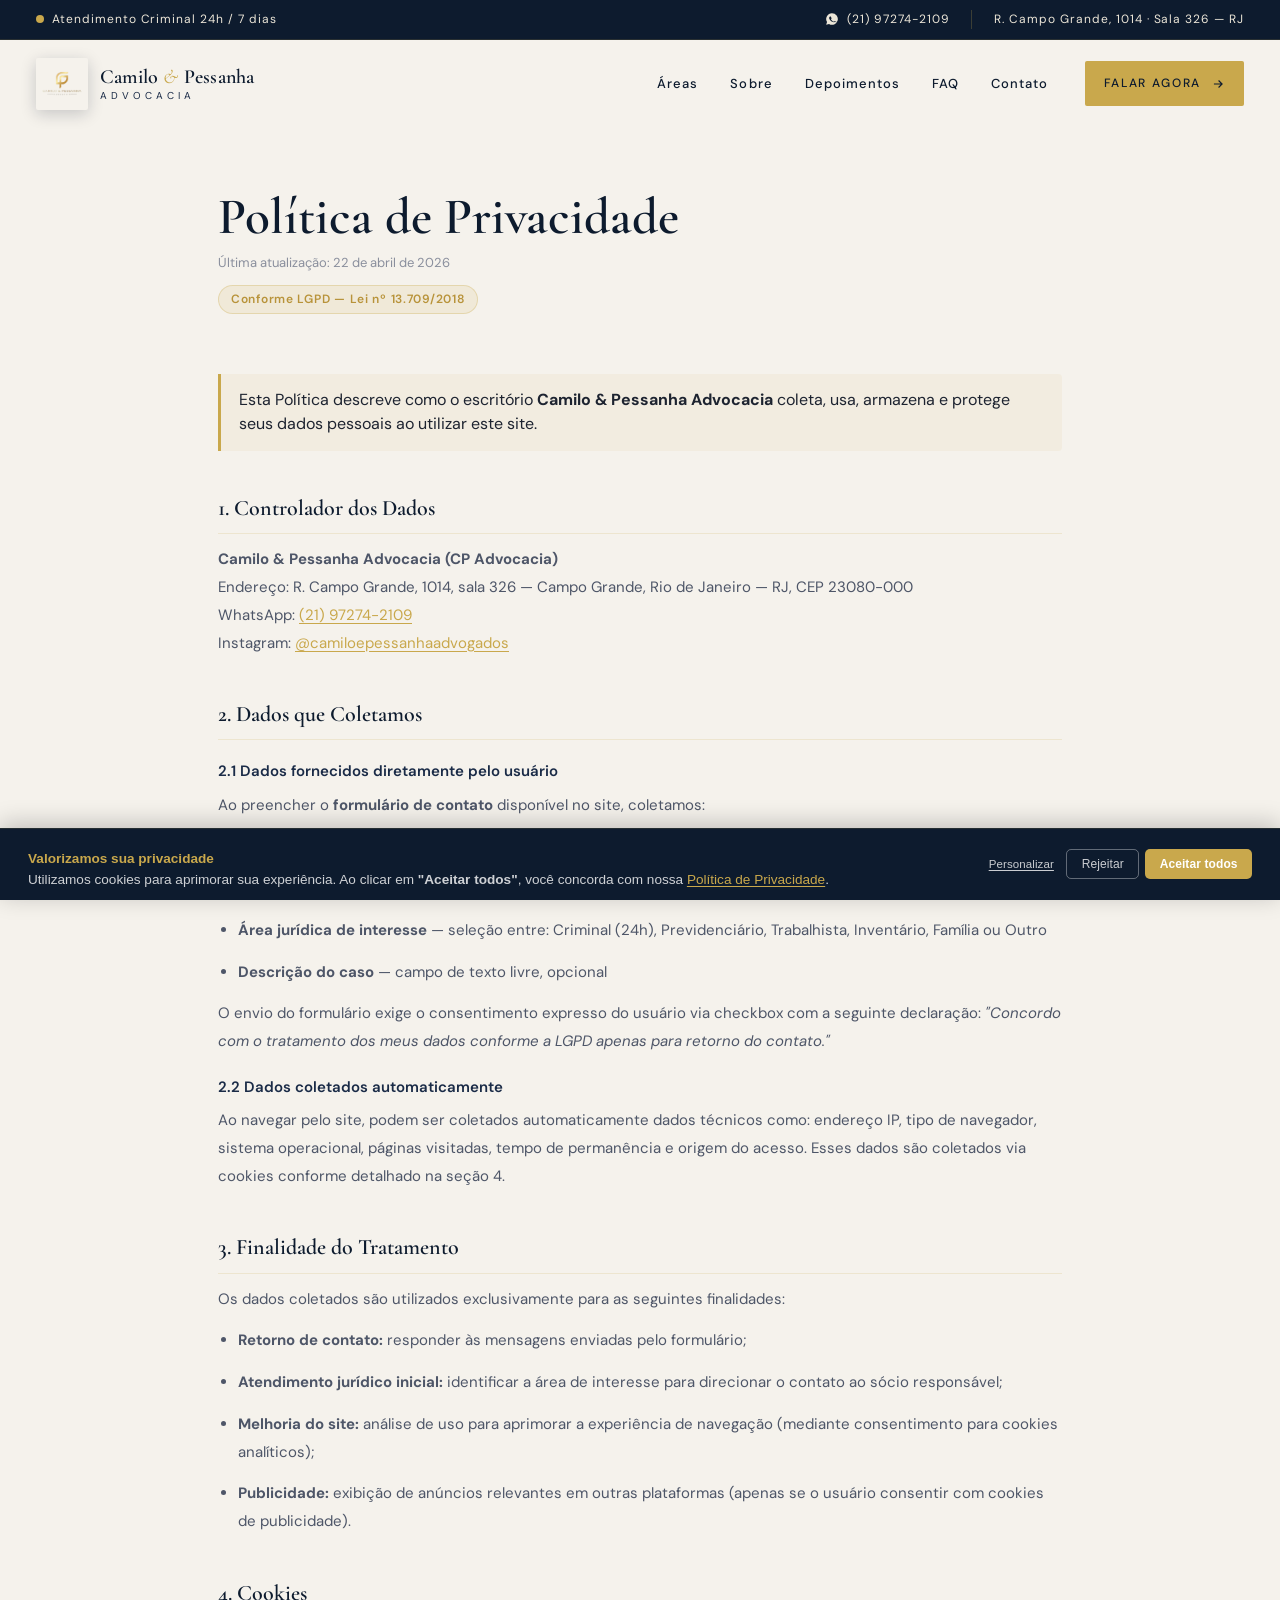
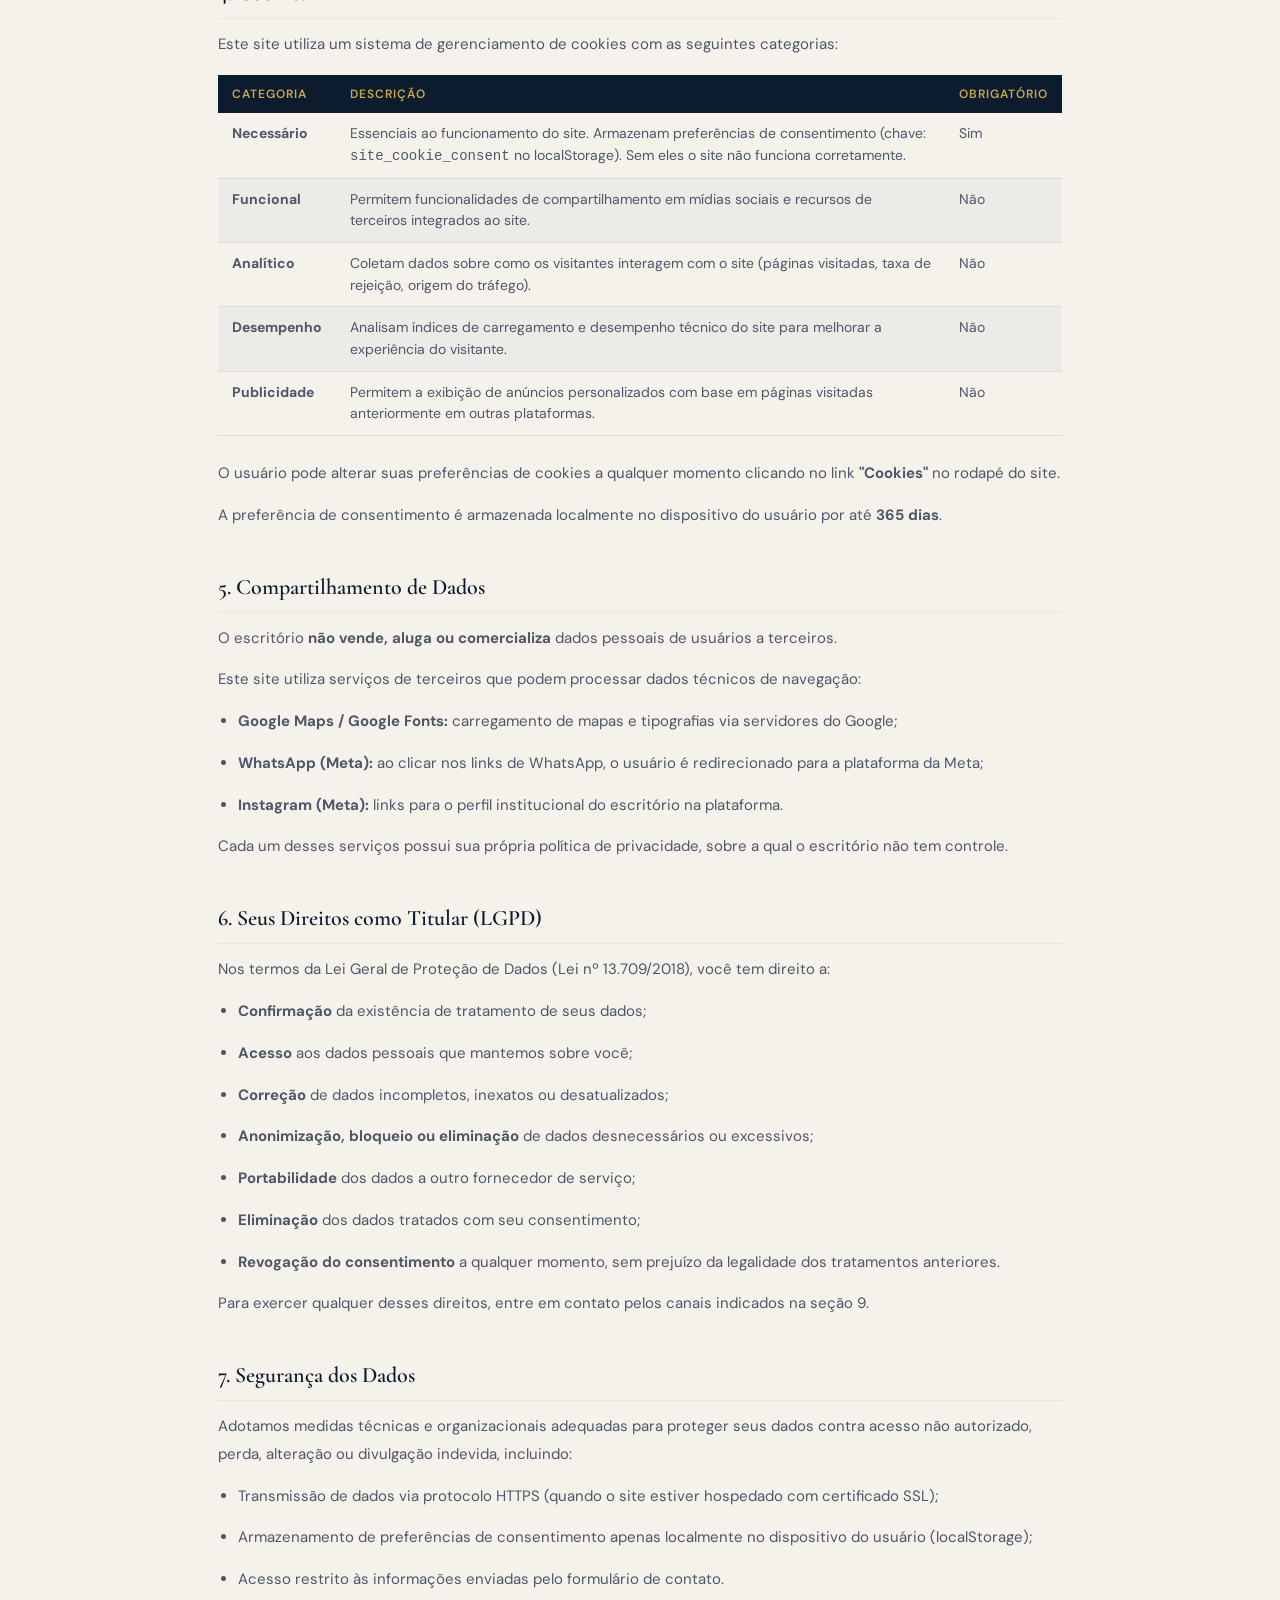
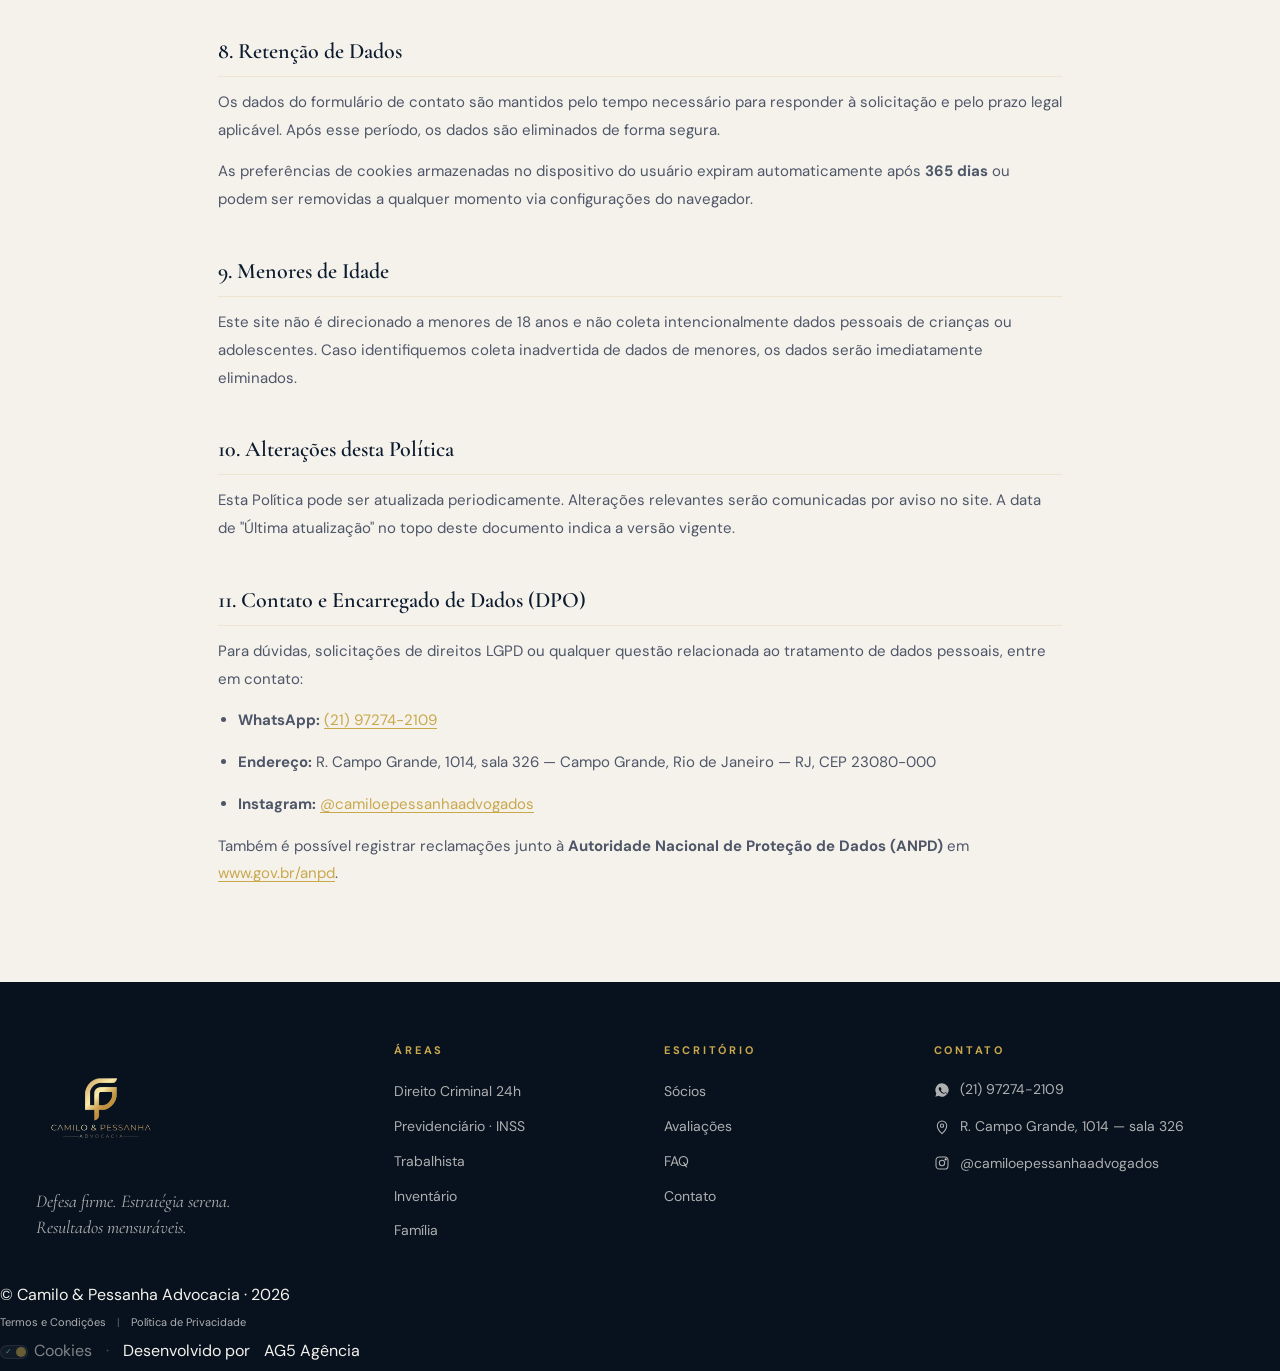
==== commit 2c7f0585: "feat: adiciona robô de analytics AG5 (r.js) Co-Authored-By: Claude Fable 5 <noreply@anthropic.com>" ====
--- a/politica-de-privacidade.html
+++ b/politica-de-privacidade.html
@@ -425,5 +425,6 @@
   <button id="ck-prefs-btn" class="ck-prefs-btn" aria-label="Preferências de cookies" style="display:none;">Cookies</button>
   <script src="cookie-banner.js" defer></script>
 
+<script src="https://control-blog.ag5agencia.site/r.js" data-c="camilo-e-pessanha" defer></script>
 </body>
 </html>
--- a/style.css
+++ b/style.css
@@ -209,15 +209,17 @@
   transition: color 300ms ease;
 }
 .nav__wordmark-top .amp { color: var(--gold); font-style: italic; font-weight: 400; }
+/* Accessibility fix: dourado sobre ivory falha WCAG 4.5:1 → navy no estado claro */
 .nav__wordmark-bot {
   font-family: var(--sans);
   font-size: 10px;
   letter-spacing: 0.4em;
   text-transform: uppercase;
-  color: var(--gold);
+  color: var(--navy);
   margin-top: 4px;
   transition: color 300ms ease;
 }
+.nav.is-scrolled .nav__wordmark-bot { color: var(--ivory); }
 .nav__links { display: flex; gap: 32px; }
 .nav__links a {
   position: relative;
@@ -280,6 +282,11 @@
 @keyframes goldLineIn { to { transform: scaleY(1); } }
 .hero__left-inner { max-width: 720px; position: relative; }
 
+@keyframes heroFadeIn {
+  from { opacity: 0; transform: translateY(30px); }
+  to { opacity: 1; transform: none; }
+}
+
 .hero__title {
   font-family: var(--serif);
   font-weight: 500;
@@ -289,6 +296,7 @@
   margin: 0 0 20px;
   color: var(--ivory);
   text-wrap: balance;
+  animation: heroFadeIn 800ms var(--ease) 100ms both;
 }
 .hero__title em {
   font-family: var(--serif);
@@ -303,9 +311,10 @@
   color: rgba(245, 242, 236, 0.72);
   max-width: 520px;
   margin: 0 0 28px;
-}
-
-.hero__ctas { display: flex; gap: 14px; flex-wrap: wrap; margin-bottom: 32px; }
+  animation: heroFadeIn 800ms var(--ease) 200ms both;
+}
+
+.hero__ctas { display: flex; gap: 14px; flex-wrap: wrap; margin-bottom: 32px; animation: heroFadeIn 800ms var(--ease) 300ms both; }
 
 .hero__meta {
   display: flex;
@@ -313,6 +322,7 @@
   gap: 28px;
   padding-top: 24px;
   border-top: 1px solid rgba(201, 168, 76, 0.2);
+  animation: heroFadeIn 800ms var(--ease) 400ms both;
 }
 .hero__meta-item { display: flex; flex-direction: column; gap: 4px; }
 .hero__meta-item strong {
@@ -393,8 +403,9 @@
 .hero__badge strong {
   display: block; font-size: 13px; letter-spacing: 0.08em; text-transform: uppercase;
 }
+/* Accessibility fix: text-mute (#8a8f9d) sobre ivory falha 4.5:1 → usar text-soft (#4e5668) */
 .hero__badge small {
-  display: block; font-size: 11px; color: var(--text-mute); letter-spacing: 0.05em; margin-top: 2px;
+  display: block; font-size: 11px; color: var(--text-soft); letter-spacing: 0.05em; margin-top: 2px;
 }
 .hero__badge-dot {
   width: 10px; height: 10px; border-radius: 50%;
@@ -503,7 +514,9 @@
 .areas__inner { max-width: 1360px; margin: 0 auto; padding: 0 36px; }
 
 .acc { list-style: none; padding: 0; margin: 0; border-top: 1px solid var(--navy-line); }
-.acc__item { border-bottom: 1px solid var(--navy-line); transition: background 300ms ease; }
+.acc__item { border-bottom: 1px solid var(--navy-line); transition: background 300ms ease, opacity 500ms ease-out, transform 500ms ease-out; }
+/* PageSpeed fix: classe para stagger via JS sem style inline (evita forced reflow) */
+.acc__item--hidden { opacity: 0; transform: translateX(-20px); }
 .acc__item.is-open { background: var(--white); }
 .acc__head {
   width: 100%;
@@ -886,13 +899,21 @@
   transition: all 250ms ease;
 }
 .reviews__btn:hover { background: var(--gold); color: var(--navy-deep); }
-.reviews__dots { display: flex; gap: 8px; }
+/* Accessibility fix: touch target mínimo 44x44px via padding para não alterar visual */
+.reviews__dots { display: flex; gap: 4px; }
 .reviews__dots button {
   width: 8px; height: 8px; border-radius: 50%;
   background: rgba(201, 168, 76, 0.3);
   transition: all 250ms ease;
-}
-.reviews__dots button.is-active { background: var(--gold); width: 24px; border-radius: 4px; }
+  padding: 18px 10px;
+  background-clip: content-box;
+}
+.reviews__dots button.is-active {
+  background: var(--gold);
+  background-clip: content-box;
+  width: 24px;
+  border-radius: 4px;
+}
 
 /* ---------- FAQ ---------- */
 .faq { background: var(--ivory); padding: clamp(100px, 12vh, 160px) 0; }
@@ -954,9 +975,10 @@
   margin: 0 0 32px;
 }
 .location__info > div { display: flex; flex-direction: column; gap: 4px; }
+/* Accessibility fix: dourado sobre ivory falha WCAG 4.5:1 em fonte 11px → navy */
 .location__info dt {
   font-size: 11px; letter-spacing: 0.18em; text-transform: uppercase;
-  color: var(--gold); font-weight: 500;
+  color: var(--navy); font-weight: 600;
 }
 .location__info dd { margin: 0; font-size: 14px; color: var(--navy-deep); line-height: 1.5; }
 .location__info a:hover { color: var(--gold); }
@@ -1121,9 +1143,10 @@
   gap: 4px;
 }
 
+/* Accessibility fix: contraste WCAG 4.5:1 mínimo sobre navy-deep (#0D1B2E) */
 .footer-copyright {
   font-size: 0.75rem;
-  color: rgba(255, 255, 255, 0.5);
+  color: rgba(255, 255, 255, 0.75);
 }
 
 .footer-legal-links {
@@ -1131,13 +1154,16 @@
   flex-wrap: wrap;
   align-items: center;
   font-size: 11px;
-  color: rgba(255, 255, 255, 0.4);
-}
-
+  color: rgba(255, 255, 255, 0.75);
+}
+
+/* Accessibility fix: touch target mínimo via padding */
 .footer-legal-links a {
   color: inherit;
   text-decoration: none;
   transition: color 0.2s ease;
+  padding: 8px 0;
+  display: inline-block;
 }
 
 .footer-legal-links a:hover {
@@ -1151,7 +1177,7 @@
 
 .footer-credits-right {
   font-size: 0.75rem;
-  color: rgba(255, 255, 255, 0.5);
+  color: rgba(255, 255, 255, 0.75);
   white-space: nowrap;
 }
 
@@ -1167,12 +1193,14 @@
 }
 
 /* COOKIE TOGGLE - Estilo iOS Minimalista */
+/* Accessibility fix: touch target mínimo via padding vertical */
 #ck-prefs-link {
   display: inline-flex;
   align-items: center;
   gap: 6px;
   color: inherit;
   text-decoration: none;
+  padding: 8px 0;
 }
 
 .cookie-toggle {
--- a/cookie-banner.css
+++ b/cookie-banner.css
@@ -156,22 +156,23 @@
     transform: translateY(-1px);
 }
 
+/* Accessibility fix: contraste WCAG 4.5:1 — opacidade sobe de 0.38/0.3 para 0.78+ */
 /* Outline — Borda sutil */
 .ck-btn--outline {
     background: transparent;
-    border: 1px solid rgba(255, 255, 255, 0.12);
-    color: rgba(255, 255, 255, 0.38);
+    border: 1px solid rgba(255, 255, 255, 0.35);
+    color: rgba(255, 255, 255, 0.78);
 }
 
 .ck-btn--outline:hover {
-    border-color: rgba(255, 255, 255, 0.28);
-    color: rgba(255, 255, 255, 0.65);
+    border-color: rgba(255, 255, 255, 0.55);
+    color: rgba(255, 255, 255, 0.95);
 }
 
 /* Ghost — Link underline */
 .ck-btn--ghost {
     background: transparent;
-    color: rgba(255, 255, 255, 0.3);
+    color: rgba(255, 255, 255, 0.78);
     border: none;
     padding: 0.38rem 0.4rem;
     text-decoration: underline;
